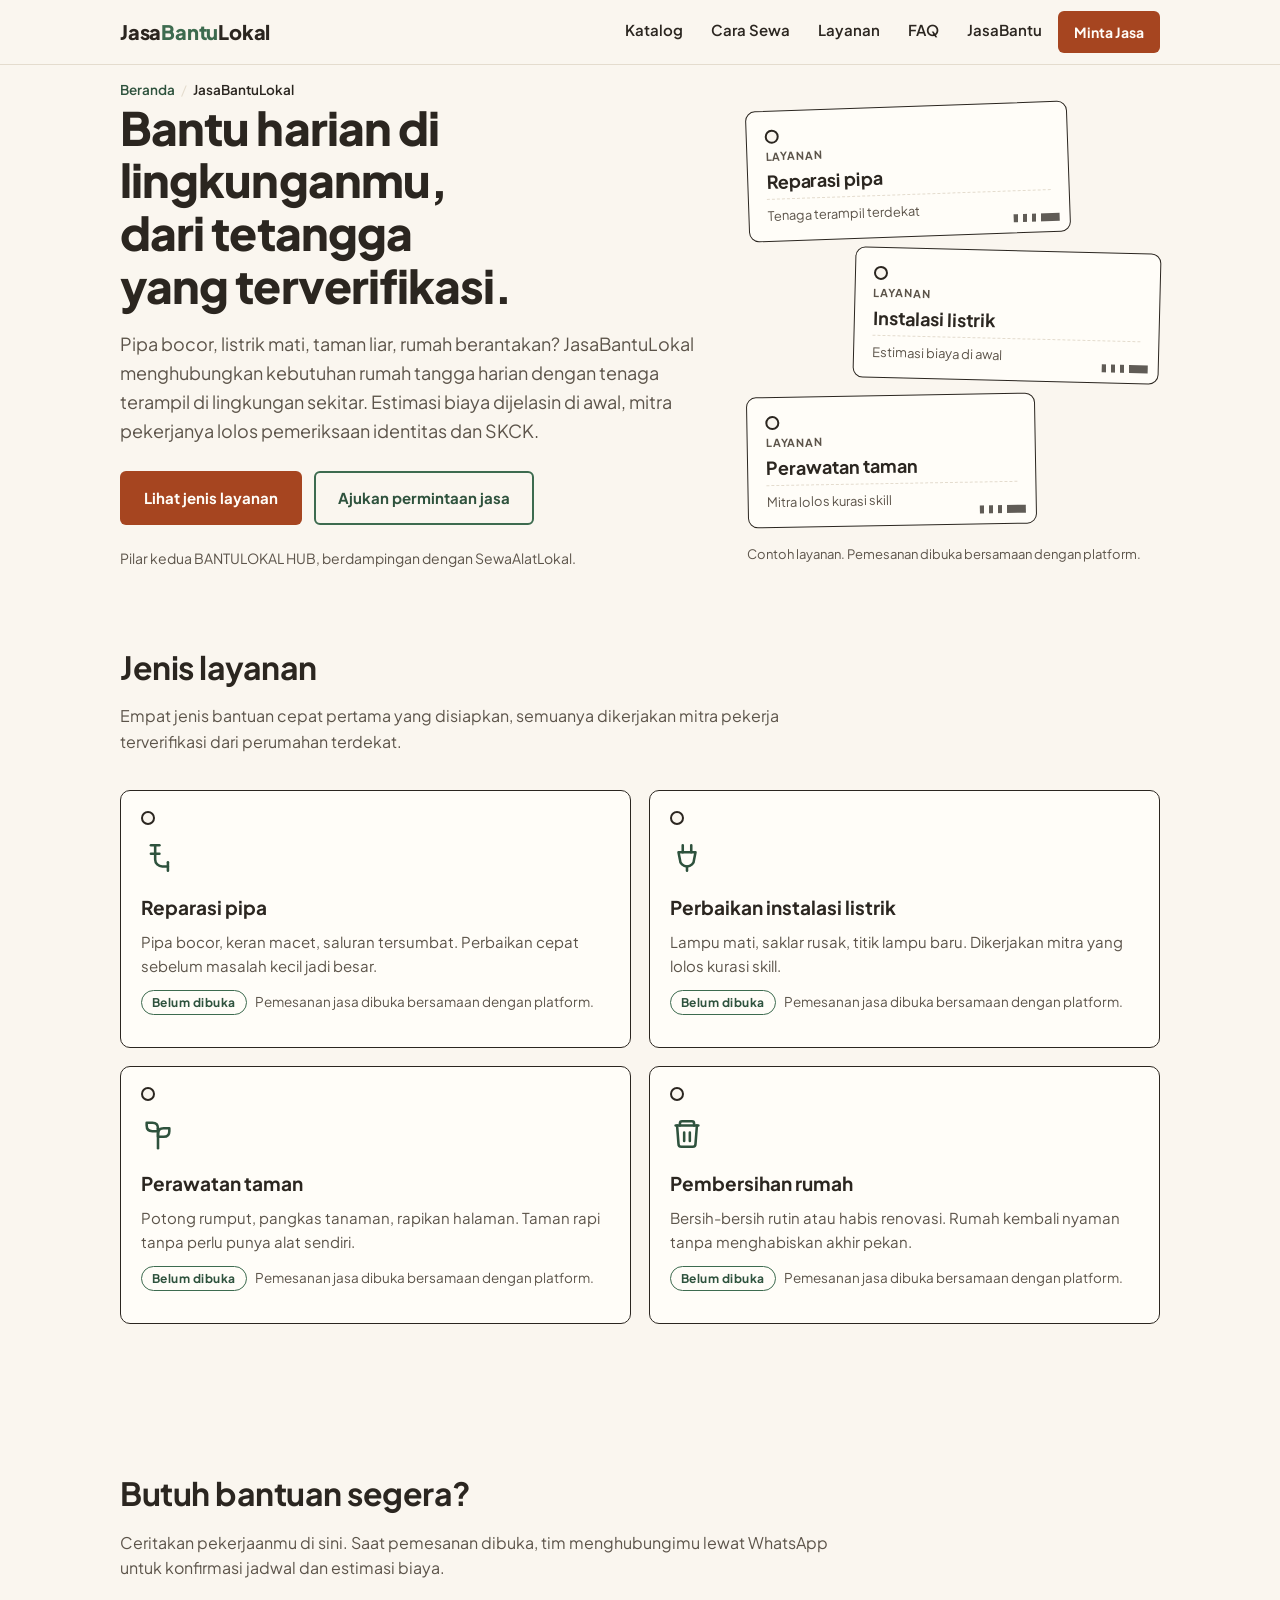
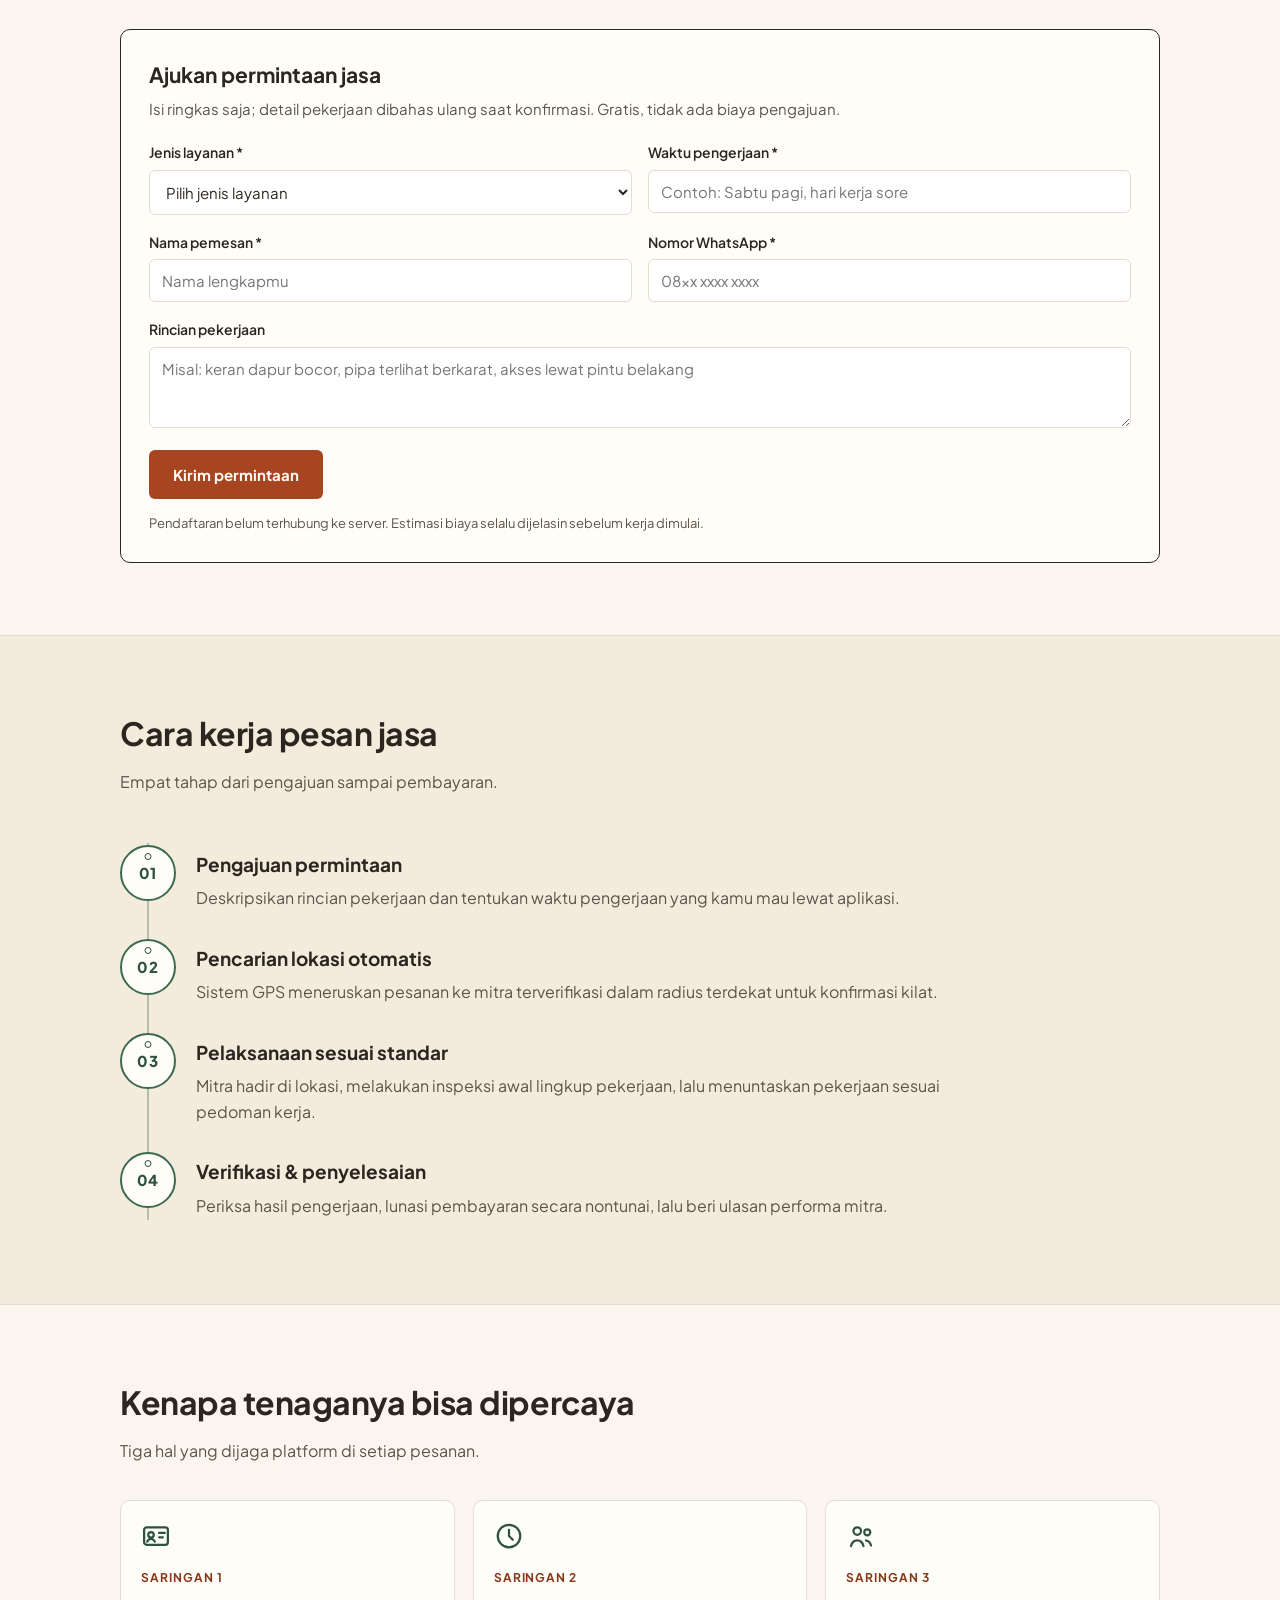
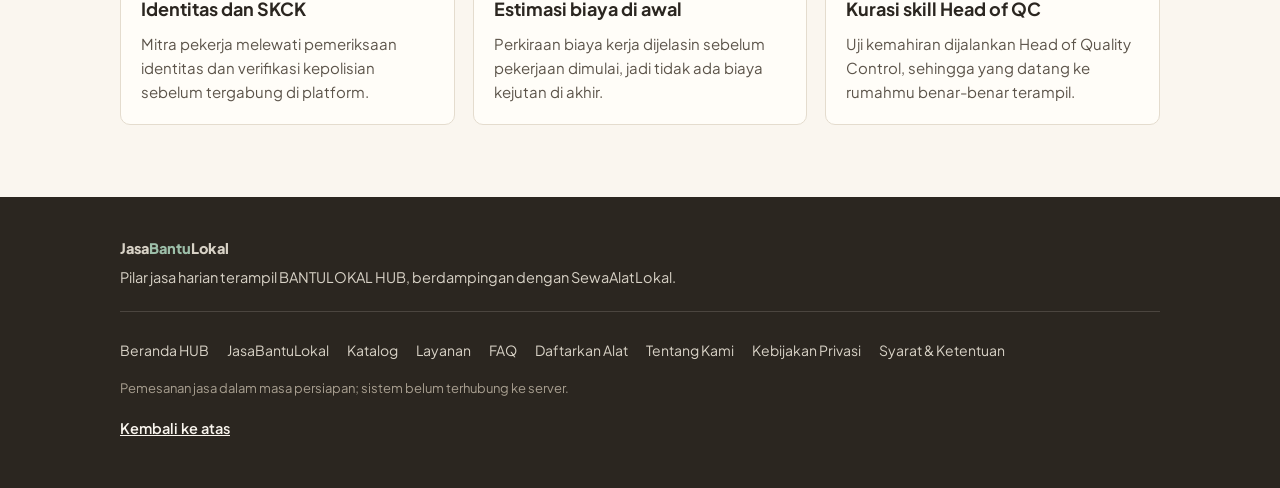
==== jasabantulokal/index.html @ 8a61da00 "Initial project setup" ====
<!DOCTYPE html>
<html lang="id">
<head>
<meta charset="UTF-8">
<meta name="viewport" content="width=device-width, initial-scale=1.0">
<title>JasaBantuLokal: Bantu harian di lingkunganmu</title>
<meta name="description" content="JasaBantuLokal, pilar kedua BANTULOKAL HUB: marketplace jasa harian terampil, dari reparasi pipa sampai pembersihan rumah, dari tenaga terampil di lingkungan sekitar.">
<meta property="og:title" content="JasaBantuLokal: Bantu harian di lingkunganmu">
<meta property="og:description" content="JasaBantuLokal, pilar kedua BANTULOKAL HUB: marketplace jasa harian terampil, dari reparasi pipa sampai pembersihan rumah, dari tenaga terampil di lingkungan sekitar.">
<meta property="og:type" content="website">
<meta property="og:url" content="https://bantulokal.example/jasabantulokal/index.html">
<meta name="theme-color" content="#FAF6EF">
<link rel="preconnect" href="https://fonts.googleapis.com">
<link rel="preconnect" href="https://fonts.gstatic.com" crossorigin>
<link href="https://fonts.googleapis.com/css2?family=Plus+Jakarta+Sans:wght@400;500;600;700;800&display=swap" rel="stylesheet">
<link rel="stylesheet" href="../assets/css/main.css">
<link rel="icon" href="data:image/svg+xml,%3Csvg xmlns='http://www.w3.org/2000/svg' viewBox='0 0 32 32'%3E%3Crect x='4' y='4' width='24' height='24' rx='5' fill='%23A64520'/%3E%3Ccircle cx='16' cy='10' r='3' fill='%23FAF6EF'/%3E%3Cpath d='M16 14v10' stroke='%23FAF6EF' stroke-width='3' stroke-linecap='round'/%3E%3C/svg%3E">
</head>
<body id="top">
<a class="skip-link" href="#utama">Langsung ke konten</a>

<header class="nav">
  <div class="wrap nav-inner">
    <a class="brand" href="index.html">Jasa<span>Bantu</span>Lokal</a>
    <button class="nav-toggle" id="navToggle" aria-expanded="false" aria-controls="navMenu">
      <span class="nav-toggle-bar"></span>
      <span class="nav-toggle-bar"></span>
      <span class="nav-toggle-bar"></span>
      <span class="visually-hidden">Buka menu navigasi</span>
    </button>
    <nav class="nav-menu" id="navMenu" aria-label="Navigasi utama">
      <a href="../sewaalatlokal/katalog.html">Katalog</a>
      <a href="../sewaalatlokal/index.html#cara-sewa">Cara Sewa</a>
      <a href="../sewaalatlokal/layanan.html">Layanan</a>
      <a href="../sewaalatlokal/faq.html">FAQ</a>
      <a href="index.html" aria-current="page">JasaBantu</a>
      <a class="btn btn-accent btn-small" href="#minta-jasa">Minta Jasa</a>
    </nav>
  </div>
</header>

<main id="utama">
  <div class="wrap">
    <nav class="breadcrumb" aria-label="Breadcrumb">
      <ol>
        <li><a href="../index.html">Beranda</a></li>
        <li><span aria-current="page">JasaBantuLokal</span></li>
      </ol>
    </nav>
  </div>

  <section class="hero wrap">
    <div class="hero-copy">
      <h1>Bantu harian di lingkunganmu, dari tetangga yang terverifikasi.</h1>
      <p class="lead">Pipa bocor, listrik mati, taman liar, rumah berantakan? JasaBantuLokal menghubungkan kebutuhan rumah tangga harian dengan tenaga terampil di lingkungan sekitar. Estimasi biaya dijelasin di awal, mitra pekerjanya lolos pemeriksaan identitas dan SKCK.</p>
      <div class="hero-actions">
        <a class="btn btn-accent" href="#layanan">Lihat jenis layanan</a>
        <a class="btn btn-outline" href="#minta-jasa">Ajukan permintaan jasa</a>
      </div>
      <p class="hero-note">Pilar kedua BANTULOKAL HUB, berdampingan dengan SewaAlatLokal.</p>
    </div>

    <div class="hero-tags" aria-hidden="false">
      <div class="tagcard tagcard-1" aria-hidden="true">
        <span class="tagcard-hole"></span>
        <span class="tagcard-kicker">Layanan</span>
        <strong>Reparasi pipa</strong>
        <span class="tagcard-status">Tenaga terampil terdekat</span>
      </div>
      <div class="tagcard tagcard-2" aria-hidden="true">
        <span class="tagcard-hole"></span>
        <span class="tagcard-kicker">Layanan</span>
        <strong>Instalasi listrik</strong>
        <span class="tagcard-status">Estimasi biaya di awal</span>
      </div>
      <div class="tagcard tagcard-3" aria-hidden="true">
        <span class="tagcard-hole"></span>
        <span class="tagcard-kicker">Layanan</span>
        <strong>Perawatan taman</strong>
        <span class="tagcard-status">Mitra lolos kurasi skill</span>
      </div>
      <p class="hero-tags-caption">Contoh layanan. Pemesanan dibuka bersamaan dengan platform.</p>
    </div>
  </section>

  <section class="section" id="layanan">
    <div class="wrap">
      <h2>Jenis layanan</h2>
      <p class="section-intro">Empat jenis bantuan cepat pertama yang disiapkan, semuanya dikerjakan mitra pekerja terverifikasi dari perumahan terdekat.</p>

      <div class="catalog catalog-2">
        <article class="catcard">
          <span class="tagcard-hole" aria-hidden="true"></span>
          <svg class="catcard-icon" viewBox="0 0 24 24" fill="none" stroke="currentColor" stroke-width="1.8" stroke-linecap="round" stroke-linejoin="round" aria-hidden="true"><path d="M7 3h6"/><path d="M10 3v6"/><path d="M7 9h6"/><path d="M10 9v4a5 5 0 0 0 5 5h4"/><path d="M19 15v6"/></svg>
          <h3>Reparasi pipa</h3>
          <p>Pipa bocor, keran macet, saluran tersumbat. Perbaikan cepat sebelum masalah kecil jadi besar.</p>
          <p class="catcard-status"><span class="status-tag">Belum dibuka</span> Pemesanan jasa dibuka bersamaan dengan platform.</p>
        </article>
        <article class="catcard">
          <span class="tagcard-hole" aria-hidden="true"></span>
          <svg class="catcard-icon" viewBox="0 0 24 24" fill="none" stroke="currentColor" stroke-width="1.8" stroke-linecap="round" stroke-linejoin="round" aria-hidden="true"><path d="M9 3v5M15 3v5"/><path d="M6 8h12l-1 5a5 5 0 0 1-10 0z"/><path d="M12 18v3"/></svg>
          <h3>Perbaikan instalasi listrik</h3>
          <p>Lampu mati, saklar rusak, titik lampu baru. Dikerjakan mitra yang lolos kurasi skill.</p>
          <p class="catcard-status"><span class="status-tag">Belum dibuka</span> Pemesanan jasa dibuka bersamaan dengan platform.</p>
        </article>
        <article class="catcard">
          <span class="tagcard-hole" aria-hidden="true"></span>
          <svg class="catcard-icon" viewBox="0 0 24 24" fill="none" stroke="currentColor" stroke-width="1.8" stroke-linecap="round" stroke-linejoin="round" aria-hidden="true"><path d="M12 22V8"/><path d="M12 8c0-2.5-1.5-4-4-4H4v2c0 2.5 1.5 4 4 4h4z"/><path d="M12 12c0-2.5 1.5-4 4-4h4v2c0 2.5-1.5 4-4 4h-4z"/></svg>
          <h3>Perawatan taman</h3>
          <p>Potong rumput, pangkas tanaman, rapikan halaman. Taman rapi tanpa perlu punya alat sendiri.</p>
          <p class="catcard-status"><span class="status-tag">Belum dibuka</span> Pemesanan jasa dibuka bersamaan dengan platform.</p>
        </article>
        <article class="catcard">
          <span class="tagcard-hole" aria-hidden="true"></span>
          <svg class="catcard-icon" viewBox="0 0 24 24" fill="none" stroke="currentColor" stroke-width="1.8" stroke-linecap="round" stroke-linejoin="round" aria-hidden="true"><path d="M4 6h16"/><path d="M7 6V4.5A1.5 1.5 0 0 1 8.5 3h7A1.5 1.5 0 0 1 17 4.5V6"/><path d="M5 6l1 13a2 2 0 0 0 2 2h8a2 2 0 0 0 2-2l1-13"/><path d="M10 11v6M14 11v6"/></svg>
          <h3>Pembersihan rumah</h3>
          <p>Bersih-bersih rutin atau habis renovasi. Rumah kembali nyaman tanpa menghabiskan akhir pekan.</p>
          <p class="catcard-status"><span class="status-tag">Belum dibuka</span> Pemesanan jasa dibuka bersamaan dengan platform.</p>
        </article>
      </div>
    </div>
  </section>

  <!-- FORM PERMINTAAN JASA -->
  <section class="section" id="minta-jasa">
    <div class="wrap">
      <h2>Butuh bantuan segera?</h2>
      <p class="section-intro">Ceritakan pekerjaanmu di sini. Saat pemesanan dibuka, tim menghubungimu lewat WhatsApp untuk konfirmasi jadwal dan estimasi biaya.</p>

      <div class="daftar">
        <h3>Ajukan permintaan jasa</h3>
        <p>Isi ringkas saja; detail pekerjaan dibahas ulang saat konfirmasi. Gratis, tidak ada biaya pengajuan.</p>
        <form id="formDaftar" novalidate>
          <div class="fieldrow">
            <div class="field">
              <label for="fNama">Jenis layanan <span aria-hidden="true">*</span></label>
              <select id="fNama" name="layanan" required data-label="Jenis layanan" aria-describedby="errNama">
                <option value="">Pilih jenis layanan</option>
                <option value="Reparasi pipa">Reparasi pipa</option>
                <option value="Perbaikan instalasi listrik">Perbaikan instalasi listrik</option>
                <option value="Perawatan taman">Perawatan taman</option>
                <option value="Pembersihan rumah">Pembersihan rumah</option>
              </select>
              <p class="field-error" id="errNama" hidden>Pilih salah satu jenis layanan.</p>
            </div>
            <div class="field">
              <label for="fKategori">Waktu pengerjaan <span aria-hidden="true">*</span></label>
              <input type="text" id="fKategori" name="waktu" required data-label="Waktu pengerjaan" aria-describedby="errKategori" placeholder="Contoh: Sabtu pagi, hari kerja sore">
              <p class="field-error" id="errKategori" hidden>Tuliskan waktu yang kamu mau.</p>
            </div>
          </div>
          <div class="fieldrow">
            <div class="field">
              <label for="fPemilik">Nama pemesan <span aria-hidden="true">*</span></label>
              <input type="text" id="fPemilik" name="pemesan" required data-label="Nama pemesan" aria-describedby="errPemilik" placeholder="Nama lengkapmu">
              <p class="field-error" id="errPemilik" hidden>Tuliskan namamu.</p>
            </div>
            <div class="field">
              <label for="fKontak">Nomor WhatsApp <span aria-hidden="true">*</span></label>
              <input type="tel" id="fKontak" name="kontak" required data-label="Nomor WhatsApp" aria-describedby="errKontak" placeholder="08xx xxxx xxxx">
              <p class="field-error" id="errKontak" hidden>Tuliskan nomor yang bisa dihubungi.</p>
            </div>
          </div>
          <div class="field">
            <label for="fDeskripsi">Rincian pekerjaan</label>
            <textarea id="fDeskripsi" name="deskripsi" rows="3" placeholder="Misal: keran dapur bocor, pipa terlihat berkarat, akses lewat pintu belakang"></textarea>
          </div>
          <button type="submit" class="btn btn-accent">Kirim permintaan</button>
          <p class="form-note">Pendaftaran belum terhubung ke server. Estimasi biaya selalu dijelasin sebelum kerja dimulai.</p>
        </form>
        <div class="form-result" id="formResult" role="status" hidden tabindex="-1">
          <h2>Ringkasan permintaan (demo)</h2>
          <dl id="resultList"></dl>
          <p class="form-note">Data di atas hanya tampil di halaman ini dan tidak dikirim ke mana pun.</p>
        </div>
      </div>
    </div>
  </section>

  <section class="section section-tinted" id="cara-kerja">
    <div class="wrap">
      <h2>Cara kerja pesan jasa</h2>
      <p class="section-intro">Empat tahap dari pengajuan sampai pembayaran.</p>

      <ol class="steps">
        <li class="step">
          <span class="step-num" aria-hidden="true"><span>01</span></span>
          <div>
            <h3>Pengajuan permintaan</h3>
            <p>Deskripsikan rincian pekerjaan dan tentukan waktu pengerjaan yang kamu mau lewat aplikasi.</p>
          </div>
        </li>
        <li class="step">
          <span class="step-num" aria-hidden="true"><span>02</span></span>
          <div>
            <h3>Pencarian lokasi otomatis</h3>
            <p>Sistem GPS meneruskan pesanan ke mitra terverifikasi dalam radius terdekat untuk konfirmasi kilat.</p>
          </div>
        </li>
        <li class="step">
          <span class="step-num" aria-hidden="true"><span>03</span></span>
          <div>
            <h3>Pelaksanaan sesuai standar</h3>
            <p>Mitra hadir di lokasi, melakukan inspeksi awal lingkup pekerjaan, lalu menuntaskan pekerjaan sesuai pedoman kerja.</p>
          </div>
        </li>
        <li class="step">
          <span class="step-num" aria-hidden="true"><span>04</span></span>
          <div>
            <h3>Verifikasi &amp; penyelesaian</h3>
            <p>Periksa hasil pengerjaan, lunasi pembayaran secara nontunai, lalu beri ulasan performa mitra.</p>
          </div>
        </li>
      </ol>
    </div>
  </section>

  <section class="section">
    <div class="wrap">
      <h2>Kenapa tenaganya bisa dipercaya</h2>
      <p class="section-intro">Tiga hal yang dijaga platform di setiap pesanan.</p>
      <div class="safety">
        <div class="safety-item">
          <svg class="safety-icon" viewBox="0 0 24 24" fill="none" stroke="currentColor" stroke-width="1.8" stroke-linecap="round" stroke-linejoin="round" aria-hidden="true"><rect x="2.5" y="5" width="19" height="14" rx="2"/><circle cx="8" cy="11" r="2.2"/><path d="M5 16.5c.7-1.6 1.8-2.3 3-2.3s2.3.7 3 2.3"/><path d="M14.5 9.5H19M14.5 13h3"/></svg>
          <span class="safety-label">Saringan 1</span>
          <h3>Identitas dan SKCK</h3>
          <p>Mitra pekerja melewati pemeriksaan identitas dan verifikasi kepolisian sebelum tergabung di platform.</p>
        </div>
        <div class="safety-item">
          <svg class="safety-icon" viewBox="0 0 24 24" fill="none" stroke="currentColor" stroke-width="1.8" stroke-linecap="round" stroke-linejoin="round" aria-hidden="true"><circle cx="12" cy="12" r="9"/><path d="M12 7v5l3 3"/></svg>
          <span class="safety-label">Saringan 2</span>
          <h3>Estimasi biaya di awal</h3>
          <p>Perkiraan biaya kerja dijelasin sebelum pekerjaan dimulai, jadi tidak ada biaya kejutan di akhir.</p>
        </div>
        <div class="safety-item">
          <svg class="safety-icon" viewBox="0 0 24 24" fill="none" stroke="currentColor" stroke-width="1.8" stroke-linecap="round" stroke-linejoin="round" aria-hidden="true"><circle cx="9" cy="8" r="3"/><path d="M4 20c.8-3 2.7-4.5 5-4.5s4.2 1.5 5 4.5"/><circle cx="17" cy="9" r="2.4"/><path d="M16 15.6c2 .3 3.4 1.6 4 3.9"/></svg>
          <span class="safety-label">Saringan 3</span>
          <h3>Kurasi skill Head of QC</h3>
          <p>Uji kemahiran dijalankan Head of Quality Control, sehingga yang datang ke rumahmu benar-benar terampil.</p>
        </div>
      </div>
    </div>
  </section>
</main>

<footer class="footer">
  <div class="wrap footer-inner">
    <p class="footer-brand">Jasa<span>Bantu</span>Lokal</p>
    <p>Pilar jasa harian terampil BANTULOKAL HUB, berdampingan dengan SewaAlatLokal.</p>
    <nav class="footer-map" aria-label="Peta situs">
      <a href="../index.html">Beranda HUB</a>
      <a href="index.html">JasaBantuLokal</a>
      <a href="../sewaalatlokal/katalog.html">Katalog</a>
      <a href="../sewaalatlokal/layanan.html">Layanan</a>
      <a href="../sewaalatlokal/faq.html">FAQ</a>
      <a href="../sewaalatlokal/daftar.html">Daftarkan Alat</a>
      <a href="../tentang-kami.html">Tentang Kami</a>
      <a href="../kebijakan-privasi.html">Kebijakan Privasi</a>
      <a href="../syarat-ketentuan.html">Syarat &amp; Ketentuan</a>
    </nav>
    <p class="footer-note">Pemesanan jasa dalam masa persiapan; sistem belum terhubung ke server.</p>
    <a class="footer-top" href="#top">Kembali ke atas</a>
  </div>
</footer>

<script src="../assets/js/main.js" defer></script>
</body>
</html>
---- assets/css/main.css ----
/* main.css: entry point. Deklarasi urutan layer WAJIB di sini (pola enterprise).
   Urutan menentukan cascade: tokens < base < components < utilities. */

@layer tokens, base, components, utilities;

@import "tokens.css" layer(tokens);
@import "base.css" layer(base);
@import "components.css" layer(components);
@import "utilities.css" layer(utilities);
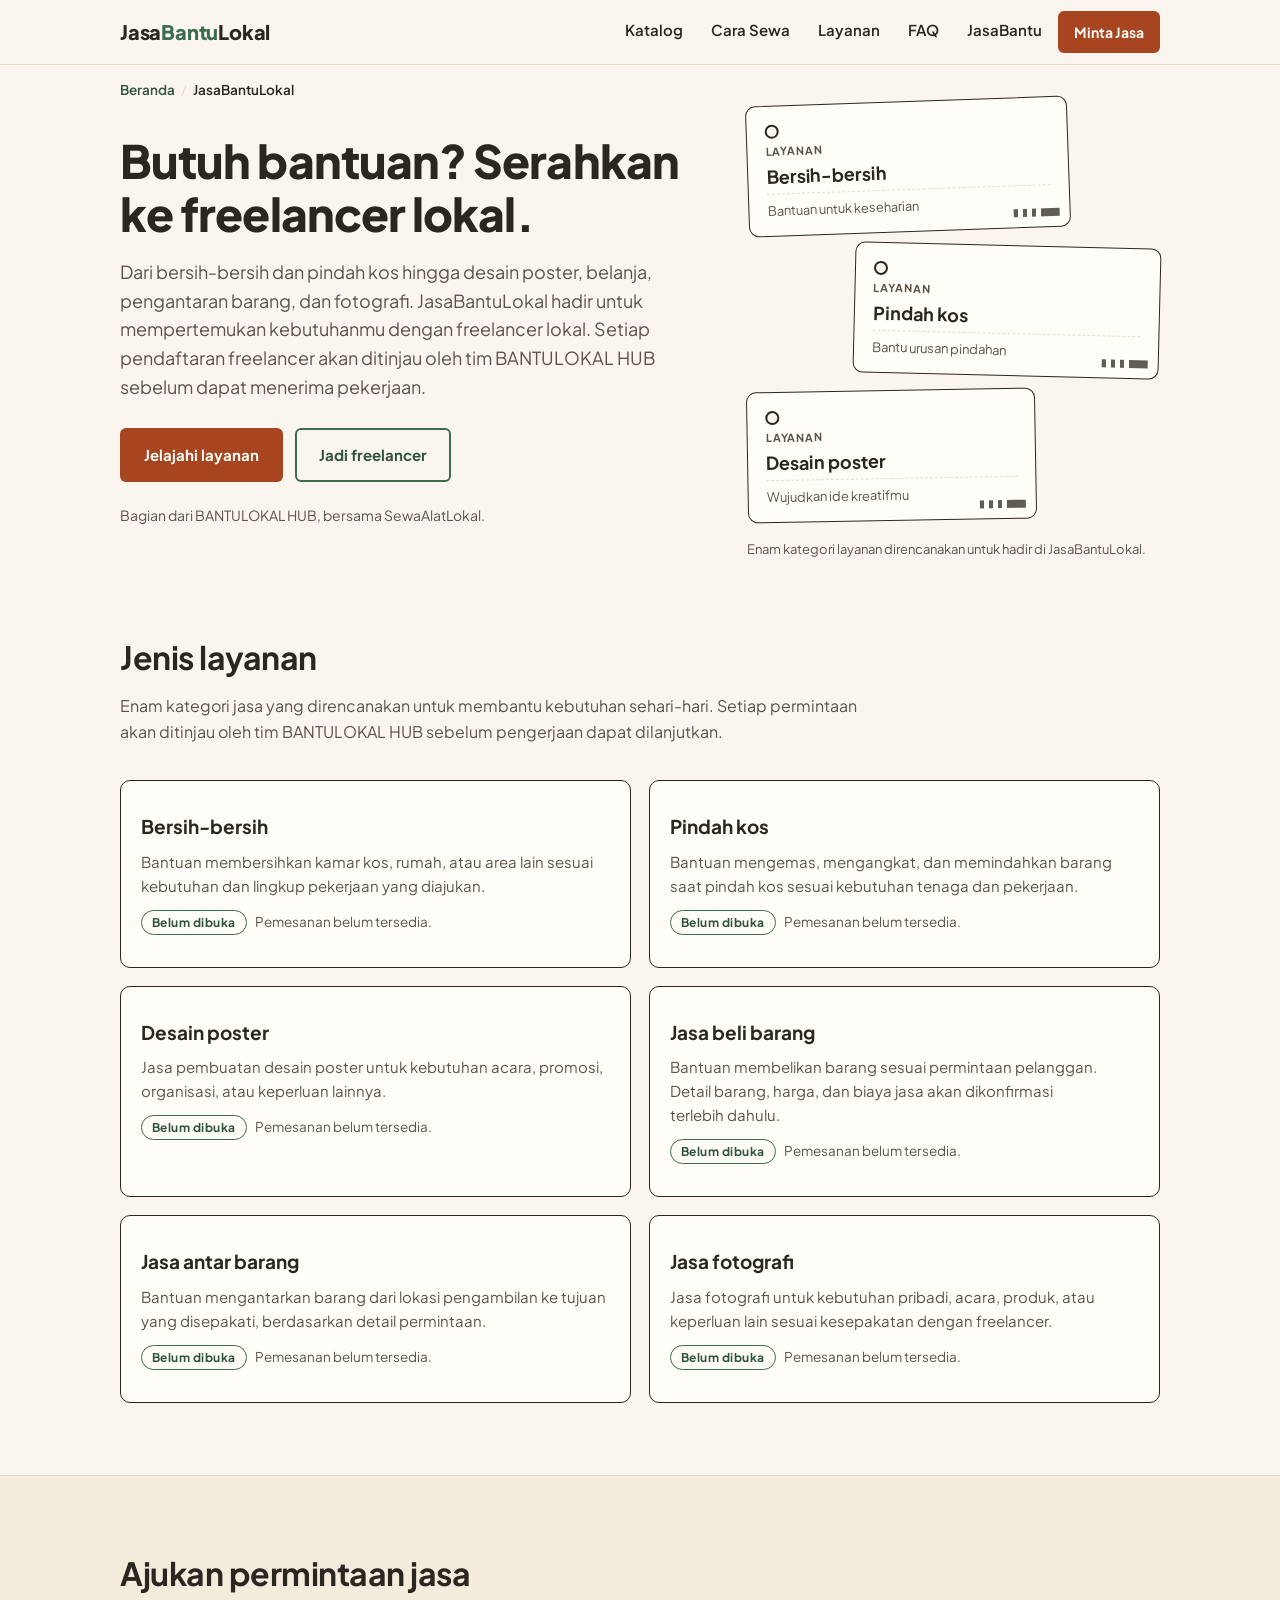
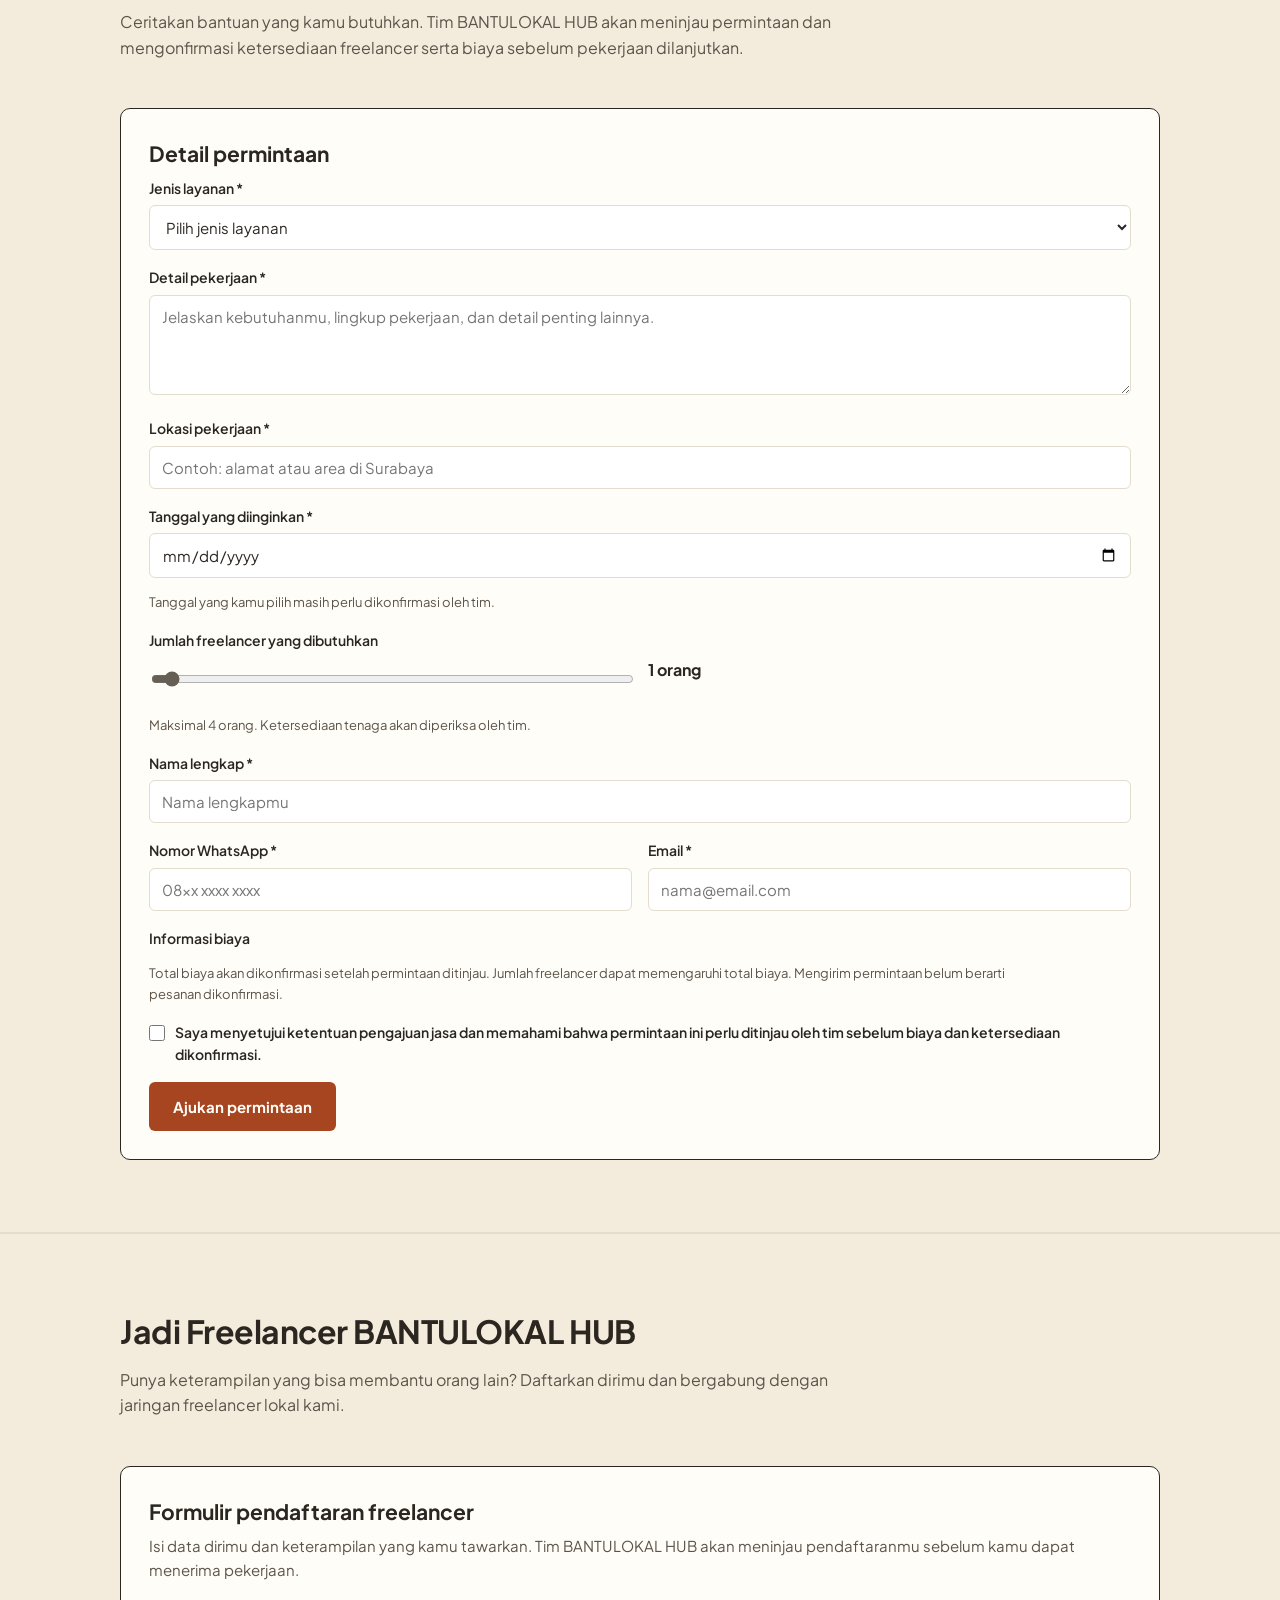
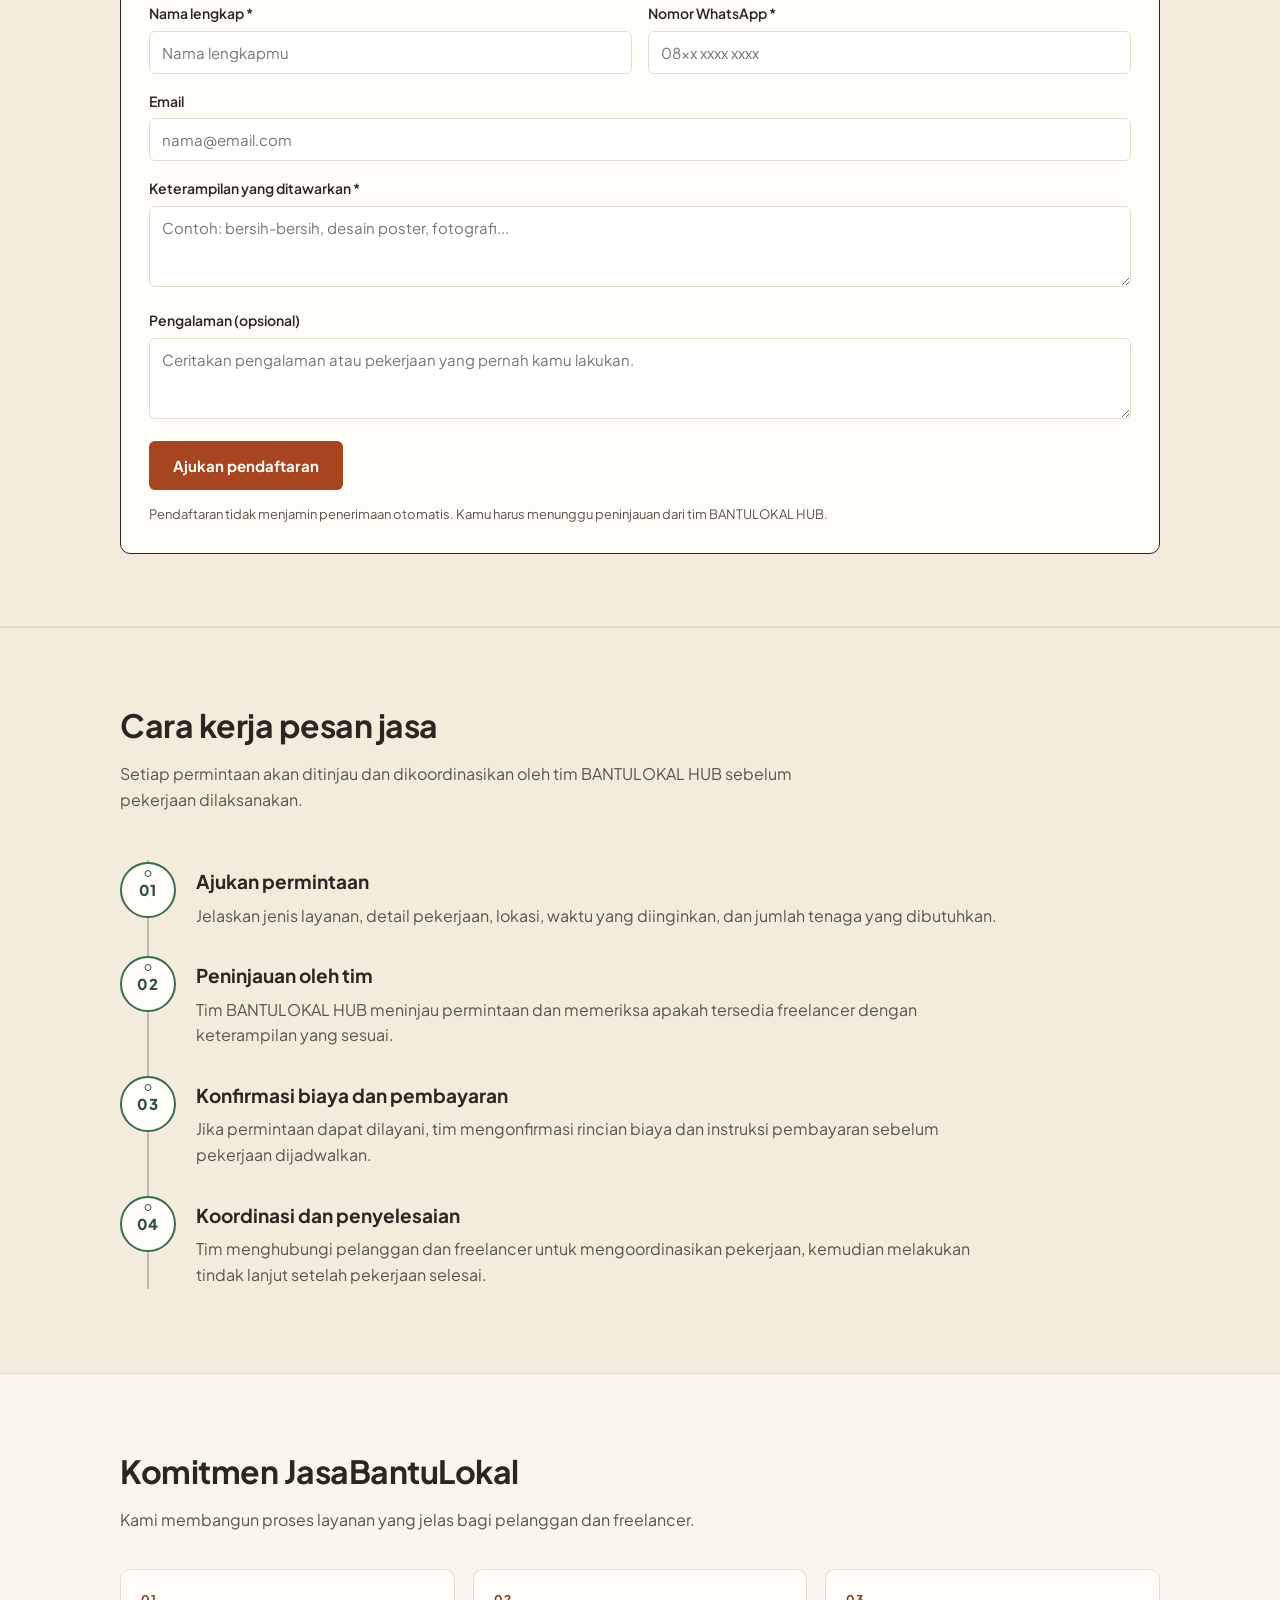
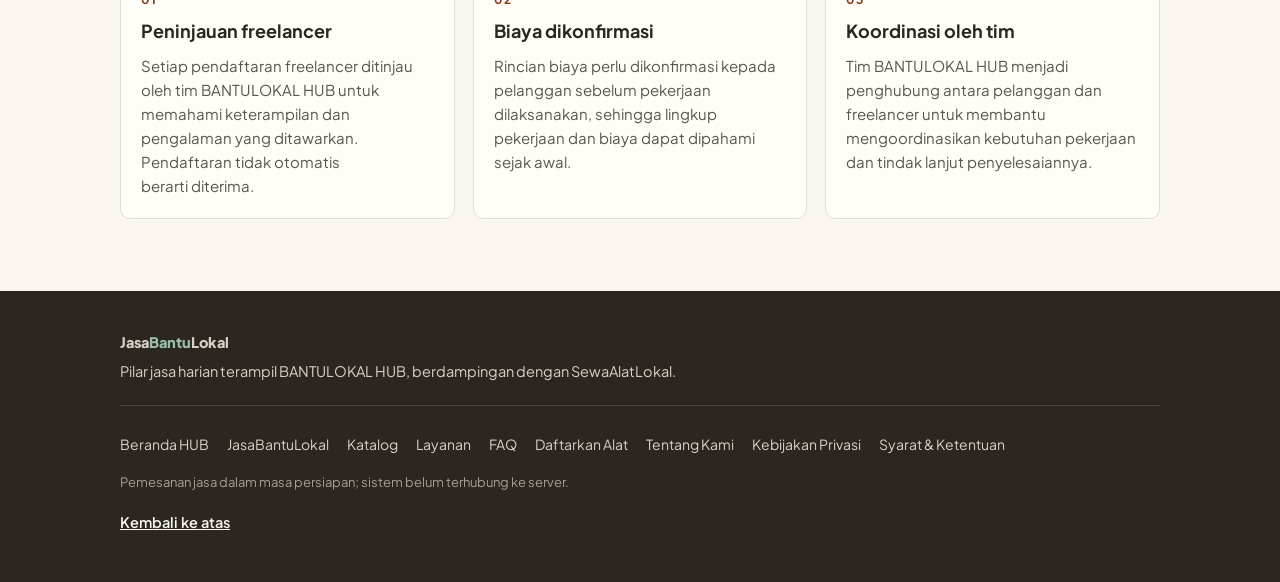
==== commit 0d7d7720: "Build service request and freelancer application APIs" ====
--- a/jasabantulokal/index.html
+++ b/jasabantulokal/index.html
@@ -49,130 +49,408 @@
     </nav>
   </div>
 
-  <section class="hero wrap">
-    <div class="hero-copy">
-      <h1>Bantu harian di lingkunganmu, dari tetangga yang terverifikasi.</h1>
-      <p class="lead">Pipa bocor, listrik mati, taman liar, rumah berantakan? JasaBantuLokal menghubungkan kebutuhan rumah tangga harian dengan tenaga terampil di lingkungan sekitar. Estimasi biaya dijelasin di awal, mitra pekerjanya lolos pemeriksaan identitas dan SKCK.</p>
-      <div class="hero-actions">
-        <a class="btn btn-accent" href="#layanan">Lihat jenis layanan</a>
-        <a class="btn btn-outline" href="#minta-jasa">Ajukan permintaan jasa</a>
-      </div>
-      <p class="hero-note">Pilar kedua BANTULOKAL HUB, berdampingan dengan SewaAlatLokal.</p>
-    </div>
-
-    <div class="hero-tags" aria-hidden="false">
-      <div class="tagcard tagcard-1" aria-hidden="true">
-        <span class="tagcard-hole"></span>
-        <span class="tagcard-kicker">Layanan</span>
-        <strong>Reparasi pipa</strong>
-        <span class="tagcard-status">Tenaga terampil terdekat</span>
-      </div>
-      <div class="tagcard tagcard-2" aria-hidden="true">
-        <span class="tagcard-hole"></span>
-        <span class="tagcard-kicker">Layanan</span>
-        <strong>Instalasi listrik</strong>
-        <span class="tagcard-status">Estimasi biaya di awal</span>
-      </div>
-      <div class="tagcard tagcard-3" aria-hidden="true">
-        <span class="tagcard-hole"></span>
-        <span class="tagcard-kicker">Layanan</span>
-        <strong>Perawatan taman</strong>
-        <span class="tagcard-status">Mitra lolos kurasi skill</span>
-      </div>
-      <p class="hero-tags-caption">Contoh layanan. Pemesanan dibuka bersamaan dengan platform.</p>
-    </div>
-  </section>
+<section class="hero wrap">
+  <div class="hero-copy">
+
+    <h1>Butuh bantuan? Serahkan ke freelancer lokal.</h1>
+
+    <p class="lead">
+      Dari bersih-bersih dan pindah kos hingga desain poster,
+      belanja, pengantaran barang, dan fotografi. JasaBantuLokal
+      hadir untuk mempertemukan kebutuhanmu dengan freelancer lokal.
+      Setiap pendaftaran freelancer akan ditinjau oleh tim
+      BANTULOKAL HUB sebelum dapat menerima pekerjaan.
+    </p>
+
+    <div class="hero-actions">
+      <a class="btn btn-accent" href="#layanan">Jelajahi layanan</a>
+      <a class="btn btn-outline" href="#daftar-freelancer">Jadi freelancer</a>
+    </div>
+
+    <p class="hero-note">
+      Bagian dari BANTULOKAL HUB, bersama SewaAlatLokal.
+    </p>
+  </div>
+
+  <div class="hero-tags" aria-hidden="true">
+    <div class="tagcard tagcard-1">
+      <span class="tagcard-hole"></span>
+      <span class="tagcard-kicker">Layanan</span>
+      <strong>Bersih-bersih</strong>
+      <span class="tagcard-status">Bantuan untuk keseharian</span>
+    </div>
+
+    <div class="tagcard tagcard-2">
+      <span class="tagcard-hole"></span>
+      <span class="tagcard-kicker">Layanan</span>
+      <strong>Pindah kos</strong>
+      <span class="tagcard-status">Bantu urusan pindahan</span>
+    </div>
+
+    <div class="tagcard tagcard-3">
+      <span class="tagcard-hole"></span>
+      <span class="tagcard-kicker">Layanan</span>
+      <strong>Desain poster</strong>
+      <span class="tagcard-status">Wujudkan ide kreatifmu</span>
+    </div>
+
+    <p class="hero-tags-caption">
+      Enam kategori layanan direncanakan untuk hadir di JasaBantuLokal.
+    </p>
+  </div>
+</section>
 
   <section class="section" id="layanan">
     <div class="wrap">
       <h2>Jenis layanan</h2>
-      <p class="section-intro">Empat jenis bantuan cepat pertama yang disiapkan, semuanya dikerjakan mitra pekerja terverifikasi dari perumahan terdekat.</p>
+      <p class="section-intro">
+        Enam kategori jasa yang direncanakan untuk membantu kebutuhan sehari-hari.
+        Setiap permintaan akan ditinjau oleh tim BANTULOKAL HUB sebelum pengerjaan
+        dapat dilanjutkan.
+      </p>
 
       <div class="catalog catalog-2">
         <article class="catcard">
-          <span class="tagcard-hole" aria-hidden="true"></span>
-          <svg class="catcard-icon" viewBox="0 0 24 24" fill="none" stroke="currentColor" stroke-width="1.8" stroke-linecap="round" stroke-linejoin="round" aria-hidden="true"><path d="M7 3h6"/><path d="M10 3v6"/><path d="M7 9h6"/><path d="M10 9v4a5 5 0 0 0 5 5h4"/><path d="M19 15v6"/></svg>
-          <h3>Reparasi pipa</h3>
-          <p>Pipa bocor, keran macet, saluran tersumbat. Perbaikan cepat sebelum masalah kecil jadi besar.</p>
-          <p class="catcard-status"><span class="status-tag">Belum dibuka</span> Pemesanan jasa dibuka bersamaan dengan platform.</p>
+          <h3>Bersih-bersih</h3>
+          <p>
+            Bantuan membersihkan kamar kos, rumah, atau area lain sesuai
+            kebutuhan dan lingkup pekerjaan yang diajukan.
+          </p>
+          <p class="catcard-status">
+            <span class="status-tag">Belum dibuka</span>
+            Pemesanan belum tersedia.
+          </p>
         </article>
+
         <article class="catcard">
-          <span class="tagcard-hole" aria-hidden="true"></span>
-          <svg class="catcard-icon" viewBox="0 0 24 24" fill="none" stroke="currentColor" stroke-width="1.8" stroke-linecap="round" stroke-linejoin="round" aria-hidden="true"><path d="M9 3v5M15 3v5"/><path d="M6 8h12l-1 5a5 5 0 0 1-10 0z"/><path d="M12 18v3"/></svg>
-          <h3>Perbaikan instalasi listrik</h3>
-          <p>Lampu mati, saklar rusak, titik lampu baru. Dikerjakan mitra yang lolos kurasi skill.</p>
-          <p class="catcard-status"><span class="status-tag">Belum dibuka</span> Pemesanan jasa dibuka bersamaan dengan platform.</p>
+          <h3>Pindah kos</h3>
+          <p>
+            Bantuan mengemas, mengangkat, dan memindahkan barang saat
+            pindah kos sesuai kebutuhan tenaga dan pekerjaan.
+          </p>
+          <p class="catcard-status">
+            <span class="status-tag">Belum dibuka</span>
+            Pemesanan belum tersedia.
+          </p>
         </article>
+
         <article class="catcard">
-          <span class="tagcard-hole" aria-hidden="true"></span>
-          <svg class="catcard-icon" viewBox="0 0 24 24" fill="none" stroke="currentColor" stroke-width="1.8" stroke-linecap="round" stroke-linejoin="round" aria-hidden="true"><path d="M12 22V8"/><path d="M12 8c0-2.5-1.5-4-4-4H4v2c0 2.5 1.5 4 4 4h4z"/><path d="M12 12c0-2.5 1.5-4 4-4h4v2c0 2.5-1.5 4-4 4h-4z"/></svg>
-          <h3>Perawatan taman</h3>
-          <p>Potong rumput, pangkas tanaman, rapikan halaman. Taman rapi tanpa perlu punya alat sendiri.</p>
-          <p class="catcard-status"><span class="status-tag">Belum dibuka</span> Pemesanan jasa dibuka bersamaan dengan platform.</p>
+          <h3>Desain poster</h3>
+          <p>
+            Jasa pembuatan desain poster untuk kebutuhan acara,
+            promosi, organisasi, atau keperluan lainnya.
+          </p>
+          <p class="catcard-status">
+            <span class="status-tag">Belum dibuka</span>
+            Pemesanan belum tersedia.
+          </p>
         </article>
+
         <article class="catcard">
-          <span class="tagcard-hole" aria-hidden="true"></span>
-          <svg class="catcard-icon" viewBox="0 0 24 24" fill="none" stroke="currentColor" stroke-width="1.8" stroke-linecap="round" stroke-linejoin="round" aria-hidden="true"><path d="M4 6h16"/><path d="M7 6V4.5A1.5 1.5 0 0 1 8.5 3h7A1.5 1.5 0 0 1 17 4.5V6"/><path d="M5 6l1 13a2 2 0 0 0 2 2h8a2 2 0 0 0 2-2l1-13"/><path d="M10 11v6M14 11v6"/></svg>
-          <h3>Pembersihan rumah</h3>
-          <p>Bersih-bersih rutin atau habis renovasi. Rumah kembali nyaman tanpa menghabiskan akhir pekan.</p>
-          <p class="catcard-status"><span class="status-tag">Belum dibuka</span> Pemesanan jasa dibuka bersamaan dengan platform.</p>
+          <h3>Jasa beli barang</h3>
+          <p>
+            Bantuan membelikan barang sesuai permintaan pelanggan.
+            Detail barang, harga, dan biaya jasa akan dikonfirmasi terlebih dahulu.
+          </p>
+          <p class="catcard-status">
+            <span class="status-tag">Belum dibuka</span>
+            Pemesanan belum tersedia.
+          </p>
+        </article>
+
+        <article class="catcard">
+          <h3>Jasa antar barang</h3>
+          <p>
+            Bantuan mengantarkan barang dari lokasi pengambilan ke
+            tujuan yang disepakati, berdasarkan detail permintaan.
+          </p>
+          <p class="catcard-status">
+            <span class="status-tag">Belum dibuka</span>
+            Pemesanan belum tersedia.
+          </p>
+        </article>
+
+        <article class="catcard">
+          <h3>Jasa fotografi</h3>
+          <p>
+            Jasa fotografi untuk kebutuhan pribadi, acara, produk,
+            atau keperluan lain sesuai kesepakatan dengan freelancer.
+          </p>
+          <p class="catcard-status">
+            <span class="status-tag">Belum dibuka</span>
+            Pemesanan belum tersedia.
+          </p>
         </article>
       </div>
     </div>
   </section>
-
+  
   <!-- FORM PERMINTAAN JASA -->
-  <section class="section" id="minta-jasa">
+  <section class="section section-tinted" id="minta-jasa">
     <div class="wrap">
-      <h2>Butuh bantuan segera?</h2>
-      <p class="section-intro">Ceritakan pekerjaanmu di sini. Saat pemesanan dibuka, tim menghubungimu lewat WhatsApp untuk konfirmasi jadwal dan estimasi biaya.</p>
+      <h2>Ajukan permintaan jasa</h2>
+      <p class="section-intro">
+        Ceritakan bantuan yang kamu butuhkan. Tim BANTULOKAL HUB akan
+        meninjau permintaan dan mengonfirmasi ketersediaan freelancer
+        serta biaya sebelum pekerjaan dilanjutkan.
+      </p>
 
       <div class="daftar">
-        <h3>Ajukan permintaan jasa</h3>
-        <p>Isi ringkas saja; detail pekerjaan dibahas ulang saat konfirmasi. Gratis, tidak ada biaya pengajuan.</p>
-        <form id="formDaftar" novalidate>
+        <h3>Detail permintaan</h3>
+
+        <form id="serviceRequestForm" novalidate>
+          <div class="field">
+            <label for="requestCategory">Jenis layanan *</label>
+            <select id="requestCategory" name="category" required>
+              <option value="">Pilih jenis layanan</option>
+              <option value="bersih-bersih">Bersih-bersih</option>
+              <option value="pindah-kos">Pindah kos</option>
+              <option value="desain-poster">Desain poster</option>
+              <option value="jasa-beli-barang">Jasa beli barang</option>
+              <option value="jasa-antar-barang">Jasa antar barang</option>
+              <option value="jasa-fotografi">Jasa fotografi</option>
+            </select>
+          </div>
+
+          <div class="field">
+            <label for="requestDescription">Detail pekerjaan *</label>
+            <textarea
+              id="requestDescription"
+              name="description"
+              rows="4"
+              maxlength="5000"
+              required
+              placeholder="Jelaskan kebutuhanmu, lingkup pekerjaan, dan detail penting lainnya."
+            ></textarea>
+          </div>
+
+          <div class="field">
+            <label for="requestLocation">Lokasi pekerjaan *</label>
+            <input
+              type="text"
+              id="requestLocation"
+              name="location"
+              maxlength="500"
+              required
+              placeholder="Contoh: alamat atau area di Surabaya"
+            >
+          </div>
+
+          <div class="field">
+            <label for="requestDate">Tanggal yang diinginkan *</label>
+            <input
+              type="date"
+              id="requestDate"
+              name="requested_date"
+              required
+            >
+            <p class="form-note">
+              Tanggal yang kamu pilih masih perlu dikonfirmasi oleh tim.
+            </p>
+          </div>
+
+          <div class="field">
+            <label for="requestWorkers">
+              Jumlah freelancer yang dibutuhkan
+            </label>
+            <div class="fieldrow">
+              <input
+                type="range"
+                id="requestWorkers"
+                name="workers_count"
+                min="1"
+                max="4"
+                step="1"
+                value="1"
+              >
+              <strong id="requestWorkersValue" aria-live="polite">1 orang</strong>
+            </div>
+            <p class="form-note">
+              Maksimal 4 orang. Ketersediaan tenaga akan diperiksa oleh tim.
+            </p>
+          </div>
+
+          <div class="field">
+            <label for="requestCustomerName">Nama lengkap *</label>
+            <input
+              type="text"
+              id="requestCustomerName"
+              name="customer_name"
+              maxlength="150"
+              required
+              placeholder="Nama lengkapmu"
+            >
+          </div>
+
           <div class="fieldrow">
             <div class="field">
-              <label for="fNama">Jenis layanan <span aria-hidden="true">*</span></label>
-              <select id="fNama" name="layanan" required data-label="Jenis layanan" aria-describedby="errNama">
-                <option value="">Pilih jenis layanan</option>
-                <option value="Reparasi pipa">Reparasi pipa</option>
-                <option value="Perbaikan instalasi listrik">Perbaikan instalasi listrik</option>
-                <option value="Perawatan taman">Perawatan taman</option>
-                <option value="Pembersihan rumah">Pembersihan rumah</option>
-              </select>
-              <p class="field-error" id="errNama" hidden>Pilih salah satu jenis layanan.</p>
+              <label for="requestWhatsapp">Nomor WhatsApp *</label>
+              <input
+                type="tel"
+                id="requestWhatsapp"
+                name="whatsapp"
+                maxlength="30"
+                required
+                placeholder="08xx xxxx xxxx"
+              >
             </div>
+
             <div class="field">
-              <label for="fKategori">Waktu pengerjaan <span aria-hidden="true">*</span></label>
-              <input type="text" id="fKategori" name="waktu" required data-label="Waktu pengerjaan" aria-describedby="errKategori" placeholder="Contoh: Sabtu pagi, hari kerja sore">
-              <p class="field-error" id="errKategori" hidden>Tuliskan waktu yang kamu mau.</p>
+              <label for="requestEmail">Email *</label>
+              <input
+                type="email"
+                id="requestEmail"
+                name="email"
+                maxlength="255"
+                required
+                placeholder="nama@email.com"
+              >
             </div>
           </div>
+
+          <div class="field">
+            <label>Informasi biaya</label>
+            <p class="form-note">
+              Total biaya akan dikonfirmasi setelah permintaan ditinjau.
+              Jumlah freelancer dapat memengaruhi total biaya. Mengirim
+              permintaan belum berarti pesanan dikonfirmasi.
+            </p>
+          </div>
+
+          <!-- Persetujuan ketentuan -->
+          <div class="field">
+            <label class="terms-checkbox" for="requestTermsAccepted">
+              <input
+                type="checkbox"
+                id="requestTermsAccepted"
+                name="terms_accepted"
+                required
+              >
+              <span>
+                Saya menyetujui ketentuan pengajuan jasa dan memahami
+                bahwa permintaan ini perlu ditinjau oleh tim sebelum
+                biaya dan ketersediaan dikonfirmasi.
+              </span>
+            </label>
+          </div>
+
+          <button type="submit" class="btn btn-accent" id="requestSubmit">
+            Ajukan permintaan
+          </button>
+
+          <p
+            id="serviceRequestStatus"
+            class="form-note"
+            role="status"
+            aria-live="polite"
+            hidden
+          ></p>
+        </form>
+      </div>
+    </div>
+  </section>
+
+  <!-- FORM PENDAFTARAN FREELANCER -->
+  <section class="section section-tinted" id="daftar-freelancer">
+    <div class="wrap">
+      <h2>Jadi Freelancer BANTULOKAL HUB</h2>
+      <p class="section-intro">
+        Punya keterampilan yang bisa membantu orang lain?
+        Daftarkan dirimu dan bergabung dengan jaringan freelancer lokal kami.
+      </p>
+
+      <div class="daftar">
+        <h3>Formulir pendaftaran freelancer</h3>
+        <p>
+          Isi data dirimu dan keterampilan yang kamu tawarkan.
+          Tim BANTULOKAL HUB akan meninjau pendaftaranmu sebelum
+          kamu dapat menerima pekerjaan.
+        </p>
+
+        <form id="freelancerApplicationForm" novalidate>
           <div class="fieldrow">
             <div class="field">
-              <label for="fPemilik">Nama pemesan <span aria-hidden="true">*</span></label>
-              <input type="text" id="fPemilik" name="pemesan" required data-label="Nama pemesan" aria-describedby="errPemilik" placeholder="Nama lengkapmu">
-              <p class="field-error" id="errPemilik" hidden>Tuliskan namamu.</p>
+              <label for="freelancerName">Nama lengkap *</label>
+              <input
+                type="text"
+                id="freelancerName"
+                name="name"
+                maxlength="150"
+                required
+                placeholder="Nama lengkapmu"
+              >
+              <p class="field-error" id="freelancerNameError" hidden>
+                Nama lengkap wajib diisi.
+              </p>
             </div>
+
             <div class="field">
-              <label for="fKontak">Nomor WhatsApp <span aria-hidden="true">*</span></label>
-              <input type="tel" id="fKontak" name="kontak" required data-label="Nomor WhatsApp" aria-describedby="errKontak" placeholder="08xx xxxx xxxx">
-              <p class="field-error" id="errKontak" hidden>Tuliskan nomor yang bisa dihubungi.</p>
+              <label for="freelancerWhatsapp">Nomor WhatsApp *</label>
+              <input
+                type="tel"
+                id="freelancerWhatsapp"
+                name="whatsapp"
+                maxlength="30"
+                required
+                placeholder="08xx xxxx xxxx"
+              >
+              <p class="field-error" id="freelancerWhatsappError" hidden>
+                Masukkan nomor WhatsApp yang valid.
+              </p>
             </div>
           </div>
-          <div class="field">
-            <label for="fDeskripsi">Rincian pekerjaan</label>
-            <textarea id="fDeskripsi" name="deskripsi" rows="3" placeholder="Misal: keran dapur bocor, pipa terlihat berkarat, akses lewat pintu belakang"></textarea>
-          </div>
-          <button type="submit" class="btn btn-accent">Kirim permintaan</button>
-          <p class="form-note">Pendaftaran belum terhubung ke server. Estimasi biaya selalu dijelasin sebelum kerja dimulai.</p>
+
+          <div class="field">
+            <label for="freelancerEmail">Email</label>
+            <input
+              type="email"
+              id="freelancerEmail"
+              name="email"
+              maxlength="255"
+              placeholder="nama@email.com"
+            >
+            <p class="field-error" id="freelancerEmailError" hidden>
+              Masukkan alamat email yang valid.
+            </p>
+          </div>
+
+          <div class="field">
+            <label for="freelancerSkills">Keterampilan yang ditawarkan *</label>
+            <textarea
+              id="freelancerSkills"
+              name="skills"
+              rows="3"
+              maxlength="5000"
+              required
+              placeholder="Contoh: bersih-bersih, desain poster, fotografi..."
+            ></textarea>
+            <p class="field-error" id="freelancerSkillsError" hidden>
+              Jelaskan keterampilan yang kamu tawarkan.
+            </p>
+          </div>
+
+          <div class="field">
+            <label for="freelancerExperience">Pengalaman (opsional)</label>
+            <textarea
+              id="freelancerExperience"
+              name="experience"
+              rows="3"
+              maxlength="5000"
+              placeholder="Ceritakan pengalaman atau pekerjaan yang pernah kamu lakukan."
+            ></textarea>
+          </div>
+
+          <button type="submit" class="btn btn-accent" id="freelancerSubmit">
+            Ajukan pendaftaran
+          </button>
+
+          <p class="form-note">
+            Pendaftaran tidak menjamin penerimaan otomatis.
+            Kamu harus menunggu peninjauan dari tim BANTULOKAL HUB.
+          </p>
+
+          <p id="freelancerApplicationStatus" role="status" hidden></p>
         </form>
-        <div class="form-result" id="formResult" role="status" hidden tabindex="-1">
-          <h2>Ringkasan permintaan (demo)</h2>
-          <dl id="resultList"></dl>
-          <p class="form-note">Data di atas hanya tampil di halaman ini dan tidak dikirim ke mana pun.</p>
-        </div>
       </div>
     </div>
   </section>
@@ -180,35 +458,53 @@
   <section class="section section-tinted" id="cara-kerja">
     <div class="wrap">
       <h2>Cara kerja pesan jasa</h2>
-      <p class="section-intro">Empat tahap dari pengajuan sampai pembayaran.</p>
+      <p class="section-intro">
+        Setiap permintaan akan ditinjau dan dikoordinasikan oleh tim
+        BANTULOKAL HUB sebelum pekerjaan dilaksanakan.
+      </p>
 
       <ol class="steps">
         <li class="step">
           <span class="step-num" aria-hidden="true"><span>01</span></span>
           <div>
-            <h3>Pengajuan permintaan</h3>
-            <p>Deskripsikan rincian pekerjaan dan tentukan waktu pengerjaan yang kamu mau lewat aplikasi.</p>
+            <h3>Ajukan permintaan</h3>
+            <p>
+              Jelaskan jenis layanan, detail pekerjaan, lokasi, waktu yang
+              diinginkan, dan jumlah tenaga yang dibutuhkan.
+            </p>
           </div>
         </li>
+
         <li class="step">
           <span class="step-num" aria-hidden="true"><span>02</span></span>
           <div>
-            <h3>Pencarian lokasi otomatis</h3>
-            <p>Sistem GPS meneruskan pesanan ke mitra terverifikasi dalam radius terdekat untuk konfirmasi kilat.</p>
+            <h3>Peninjauan oleh tim</h3>
+            <p>
+              Tim BANTULOKAL HUB meninjau permintaan dan memeriksa apakah
+              tersedia freelancer dengan keterampilan yang sesuai.
+            </p>
           </div>
         </li>
+
         <li class="step">
           <span class="step-num" aria-hidden="true"><span>03</span></span>
           <div>
-            <h3>Pelaksanaan sesuai standar</h3>
-            <p>Mitra hadir di lokasi, melakukan inspeksi awal lingkup pekerjaan, lalu menuntaskan pekerjaan sesuai pedoman kerja.</p>
+            <h3>Konfirmasi biaya dan pembayaran</h3>
+            <p>
+              Jika permintaan dapat dilayani, tim mengonfirmasi rincian
+              biaya dan instruksi pembayaran sebelum pekerjaan dijadwalkan.
+            </p>
           </div>
         </li>
+
         <li class="step">
           <span class="step-num" aria-hidden="true"><span>04</span></span>
           <div>
-            <h3>Verifikasi &amp; penyelesaian</h3>
-            <p>Periksa hasil pengerjaan, lunasi pembayaran secara nontunai, lalu beri ulasan performa mitra.</p>
+            <h3>Koordinasi dan penyelesaian</h3>
+            <p>
+              Tim menghubungi pelanggan dan freelancer untuk mengoordinasikan
+              pekerjaan, kemudian melakukan tindak lanjut setelah pekerjaan selesai.
+            </p>
           </div>
         </li>
       </ol>
@@ -217,30 +513,45 @@
 
   <section class="section">
     <div class="wrap">
-      <h2>Kenapa tenaganya bisa dipercaya</h2>
-      <p class="section-intro">Tiga hal yang dijaga platform di setiap pesanan.</p>
+      <h2>Komitmen JasaBantuLokal</h2>
+      <p class="section-intro">
+        Kami membangun proses layanan yang jelas bagi pelanggan dan freelancer.
+      </p>
+
       <div class="safety">
         <div class="safety-item">
-          <svg class="safety-icon" viewBox="0 0 24 24" fill="none" stroke="currentColor" stroke-width="1.8" stroke-linecap="round" stroke-linejoin="round" aria-hidden="true"><rect x="2.5" y="5" width="19" height="14" rx="2"/><circle cx="8" cy="11" r="2.2"/><path d="M5 16.5c.7-1.6 1.8-2.3 3-2.3s2.3.7 3 2.3"/><path d="M14.5 9.5H19M14.5 13h3"/></svg>
-          <span class="safety-label">Saringan 1</span>
-          <h3>Identitas dan SKCK</h3>
-          <p>Mitra pekerja melewati pemeriksaan identitas dan verifikasi kepolisian sebelum tergabung di platform.</p>
+          <span class="safety-label">01</span>
+          <h3>Peninjauan freelancer</h3>
+          <p>
+            Setiap pendaftaran freelancer ditinjau oleh tim BANTULOKAL HUB
+            untuk memahami keterampilan dan pengalaman yang ditawarkan.
+            Pendaftaran tidak otomatis berarti diterima.
+          </p>
         </div>
+
         <div class="safety-item">
-          <svg class="safety-icon" viewBox="0 0 24 24" fill="none" stroke="currentColor" stroke-width="1.8" stroke-linecap="round" stroke-linejoin="round" aria-hidden="true"><circle cx="12" cy="12" r="9"/><path d="M12 7v5l3 3"/></svg>
-          <span class="safety-label">Saringan 2</span>
-          <h3>Estimasi biaya di awal</h3>
-          <p>Perkiraan biaya kerja dijelasin sebelum pekerjaan dimulai, jadi tidak ada biaya kejutan di akhir.</p>
+          <span class="safety-label">02</span>
+          <h3>Biaya dikonfirmasi</h3>
+          <p>
+            Rincian biaya perlu dikonfirmasi kepada pelanggan sebelum
+            pekerjaan dilaksanakan, sehingga lingkup pekerjaan dan biaya
+            dapat dipahami sejak awal.
+          </p>
         </div>
+
         <div class="safety-item">
-          <svg class="safety-icon" viewBox="0 0 24 24" fill="none" stroke="currentColor" stroke-width="1.8" stroke-linecap="round" stroke-linejoin="round" aria-hidden="true"><circle cx="9" cy="8" r="3"/><path d="M4 20c.8-3 2.7-4.5 5-4.5s4.2 1.5 5 4.5"/><circle cx="17" cy="9" r="2.4"/><path d="M16 15.6c2 .3 3.4 1.6 4 3.9"/></svg>
-          <span class="safety-label">Saringan 3</span>
-          <h3>Kurasi skill Head of QC</h3>
-          <p>Uji kemahiran dijalankan Head of Quality Control, sehingga yang datang ke rumahmu benar-benar terampil.</p>
+          <span class="safety-label">03</span>
+          <h3>Koordinasi oleh tim</h3>
+          <p>
+            Tim BANTULOKAL HUB menjadi penghubung antara pelanggan dan
+            freelancer untuk membantu mengoordinasikan kebutuhan pekerjaan
+            dan tindak lanjut penyelesaiannya.
+          </p>
         </div>
       </div>
     </div>
   </section>
+
 </main>
 
 <footer class="footer">
--- a/assets/css/main.css
+++ b/assets/css/main.css
@@ -7,3 +7,479 @@
 @import "base.css" layer(base);
 @import "components.css" layer(components);
 @import "utilities.css" layer(utilities);
+
+
+/* ===== Dynamic equipment catalogue ===== */
+.equipment-grid {
+  display: grid;
+  grid-template-columns: repeat(3, minmax(0, 1fr));
+  gap: 1.25rem;
+}
+
+.equipment-card {
+  min-width: 0;
+  overflow: hidden;
+  border: 1px solid #e4ded4;
+  border-radius: 12px;
+  background: #fff;
+}
+
+.equipment-card-image {
+  aspect-ratio: 1 / 1;
+  overflow: hidden;
+  background: #f1ece4;
+}
+
+.equipment-card-image img {
+  display: block;
+  width: 100%;
+  height: 100%;
+  object-fit: cover;
+}
+
+.equipment-card-image.is-placeholder {
+  display: flex;
+  align-items: center;
+  justify-content: center;
+  padding: 1rem;
+  color: #655f55;
+  text-align: center;
+}
+
+.equipment-card-info {
+  padding: 1rem;
+}
+
+.equipment-card-name {
+  margin: 0 0 0.5rem;
+  font-size: 1rem;
+  line-height: 1.4;
+}
+
+.equipment-card-price {
+  margin: 0 0 0.4rem;
+  font-weight: 700;
+}
+
+.equipment-card-category {
+  margin: 0;
+  color: #655f55;
+  font-size: 0.875rem;
+}
+
+.catalog-message {
+  grid-column: 1 / -1;
+  padding: 1.5rem 0;
+}
+
+@media (max-width: 700px) {
+  .equipment-grid {
+    grid-template-columns: repeat(2, minmax(0, 1fr));
+    gap: 0.75rem;
+  }
+
+  .equipment-card-info {
+    padding: 0.75rem;
+  }
+}
+
+@media (max-width: 380px) {
+  .equipment-grid {
+    grid-template-columns: 1fr;
+  }
+}
+
+
+.equipment-card-link {
+  display: block;
+  height: 100%;
+  color: inherit;
+  text-decoration: none;
+  border-radius: inherit;
+}
+
+.equipment-card-link:focus-visible {
+  outline: 3px solid var(--color-primary, #2563eb);
+  outline-offset: 4px;
+}
+
+.equipment-card-link:hover .equipment-card-name {
+  text-decoration: underline;
+}
+
+
+/* ===== Detail alat ===== */
+.equipment-detail {
+  max-width: 1080px;
+  margin-inline: auto;
+}
+
+.equipment-detail-layout {
+  display: grid;
+  grid-template-columns: minmax(0, 1.1fr) minmax(0, 0.9fr);
+  gap: 2rem;
+  align-items: start;
+}
+
+.equipment-detail-main-image {
+  min-height: 320px;
+  aspect-ratio: 4 / 3;
+  display: flex;
+  align-items: center;
+  justify-content: center;
+  overflow: hidden;
+  border-radius: 1rem;
+  background: #eee8df;
+  color: #665f55;
+}
+
+.equipment-detail-main-image img {
+  width: 100%;
+  height: 100%;
+  min-height: 320px;
+  object-fit: contain;
+}
+
+.equipment-detail-thumbnails {
+  display: flex;
+  flex-wrap: wrap;
+  gap: 0.75rem;
+  margin-top: 0.75rem;
+}
+
+.equipment-detail-thumbnail {
+  width: 76px;
+  height: 76px;
+  padding: 0;
+  overflow: hidden;
+  border: 2px solid transparent;
+  border-radius: 0.5rem;
+  background: #eee8df;
+  cursor: pointer;
+}
+
+.equipment-detail-thumbnail[aria-pressed="true"] {
+  border-color: #3d6b4f;
+}
+
+.equipment-detail-thumbnail img {
+  width: 100%;
+  height: 100%;
+  object-fit: cover;
+}
+
+.equipment-detail-info h1 {
+  margin-block: 0.5rem;
+}
+
+.equipment-detail-location {
+  margin-top: 0.5rem;
+  color: #665f55;
+}
+
+.equipment-detail-price,
+.equipment-detail-deposit {
+  display: flex;
+  flex-wrap: wrap;
+  align-items: baseline;
+  gap: 0.5rem;
+  margin-top: 1rem;
+}
+
+.equipment-detail-price strong {
+  font-size: 1.6rem;
+}
+
+.equipment-detail-deposit {
+  padding: 0.85rem;
+  border-radius: 0.75rem;
+  background: #f2ede5;
+}
+
+.equipment-detail-meta {
+  display: grid;
+  gap: 0.75rem;
+  margin-block: 1.25rem;
+}
+
+.equipment-detail-meta div {
+  display: flex;
+  justify-content: space-between;
+  gap: 1rem;
+}
+
+.equipment-detail-note {
+  margin-top: 1rem;
+  color: #665f55;
+  font-size: 0.9rem;
+  line-height: 1.6;
+}
+
+.equipment-description,
+.rental-request-section {
+  margin-top: 3rem;
+  padding-top: 2rem;
+  border-top: 1px solid #e4ddd3;
+}
+
+.rental-form {
+  max-width: 800px;
+}
+
+.rental-form-grid {
+  display: grid;
+  grid-template-columns: repeat(2, minmax(0, 1fr));
+  gap: 1rem;
+  margin-bottom: 1rem;
+}
+
+.form-field {
+  display: flex;
+  flex-direction: column;
+  gap: 0.4rem;
+  margin-bottom: 1rem;
+}
+
+.form-field label {
+  font-weight: 600;
+}
+
+.form-field input,
+.form-field textarea {
+  width: 100%;
+  padding: 0.8rem;
+  border: 1px solid #d6cec2;
+  border-radius: 0.5rem;
+  background: #fff;
+  color: #242820;
+  font: inherit;
+}
+
+.form-field input:focus,
+.form-field textarea:focus {
+  outline: 2px solid #3d6b4f;
+  outline-offset: 2px;
+}
+
+.rental-cost-summary {
+  display: grid;
+  gap: 0.75rem;
+  margin-block: 1.5rem;
+  padding: 1rem;
+  border: 1px solid #e4ddd3;
+  border-radius: 0.75rem;
+}
+
+.rental-cost-summary div {
+  display: flex;
+  justify-content: space-between;
+  gap: 1rem;
+}
+
+#bookingFormStatus {
+  margin-top: 0.75rem;
+}
+
+@media (max-width: 760px) {
+  .equipment-detail-layout {
+    grid-template-columns: 1fr;
+  }
+
+  .equipment-detail-main-image,
+  .equipment-detail-main-image img {
+    min-height: 240px;
+  }
+
+  .rental-form-grid {
+    grid-template-columns: 1fr;
+    gap: 0;
+  }
+}
+
+@media (max-width: 420px) {
+  .rental-cost-summary div,
+  .equipment-detail-meta div {
+    flex-direction: column;
+    gap: 0.25rem;
+  }
+}
+
+
+/* ===== Terms and conditions modal ===== */
+.terms-modal[hidden] {
+  display: none !important;
+}
+
+.terms-modal {
+  position: fixed;
+  inset: 0;
+  z-index: 1000;
+  display: grid;
+  place-items: center;
+  padding: 1rem;
+}
+
+.terms-backdrop {
+  position: absolute;
+  inset: 0;
+  background: rgb(24 29 24 / 65%);
+}
+
+.terms-dialog {
+  position: relative;
+  z-index: 1;
+  display: flex;
+  flex-direction: column;
+  width: min(100%, 680px);
+  max-height: min(88vh, 850px);
+  overflow: hidden;
+  border-radius: 1rem;
+  background: #fffdf9;
+  color: #242820;
+  box-shadow: 0 1rem 4rem rgb(0 0 0 / 25%);
+}
+
+.terms-dialog-header,
+.terms-dialog-footer {
+  padding: 1.25rem;
+  background: #fffdf9;
+}
+
+.terms-dialog-header {
+  display: flex;
+  justify-content: space-between;
+  align-items: flex-start;
+  gap: 1rem;
+  border-bottom: 1px solid #e4ddd3;
+}
+
+.terms-dialog-header h2 {
+  margin-top: 0.35rem;
+}
+
+.terms-close {
+  flex: 0 0 auto;
+  border: 0;
+  background: transparent;
+  color: inherit;
+  font-size: 1.8rem;
+  line-height: 1;
+  cursor: pointer;
+}
+
+.terms-dialog-body {
+  overflow-y: auto;
+  padding: 1.25rem;
+  line-height: 1.65;
+}
+
+.terms-dialog-body h3 {
+  margin-top: 1.25rem;
+  margin-bottom: 0.35rem;
+}
+
+.terms-dialog-body p {
+  margin-top: 0.35rem;
+}
+
+.terms-dialog-body a {
+  color: #315a40;
+  text-decoration: underline;
+}
+
+.terms-version {
+  margin-top: 1.5rem !important;
+  color: #665f55;
+  font-size: 0.85rem;
+}
+
+.terms-dialog-footer {
+  border-top: 1px solid #e4ddd3;
+}
+
+.terms-acknowledgement {
+  display: flex;
+  align-items: flex-start;
+  gap: 0.75rem;
+  line-height: 1.5;
+  cursor: pointer;
+}
+
+.terms-acknowledgement input {
+  flex: 0 0 auto;
+  width: 1.15rem;
+  height: 1.15rem;
+  margin-top: 0.2rem;
+  accent-color: #3d6b4f;
+}
+
+#termsValidation {
+  margin-top: 0.75rem;
+  color: #a12d2d;
+  font-size: 0.9rem;
+}
+
+.terms-actions {
+  display: flex;
+  justify-content: flex-end;
+  flex-wrap: wrap;
+  gap: 0.75rem;
+  margin-top: 1rem;
+}
+
+.terms-actions button:disabled {
+  cursor: not-allowed;
+  opacity: 0.5;
+}
+
+body.terms-modal-open {
+  overflow: hidden;
+}
+
+@media (max-width: 520px) {
+  .terms-modal {
+    padding: 0.5rem;
+  }
+
+  .terms-dialog {
+    max-height: 94vh;
+  }
+
+  .terms-dialog-header,
+  .terms-dialog-footer,
+  .terms-dialog-body {
+    padding: 1rem;
+  }
+
+  .terms-actions {
+    flex-direction: column-reverse;
+  }
+
+  .terms-actions button {
+    width: 100%;
+  }
+}
+
+/* JasaBantuLokal worker-count slider */
+#requestWorkers {
+  accent-color: #665f55;
+}
+
+/* Service request terms checkbox */
+#serviceRequestForm .terms-checkbox {
+  display: flex;
+  align-items: flex-start;
+  justify-content: flex-start;
+  gap: 10px;
+  text-align: left;
+  cursor: pointer;
+  line-height: 1.6;
+}
+
+#serviceRequestForm .terms-checkbox input[type="checkbox"] {
+  flex: 0 0 auto;
+  width: 16px;
+  height: 16px;
+  margin: 4px 0 0;
+  accent-color: #665f55;
+}
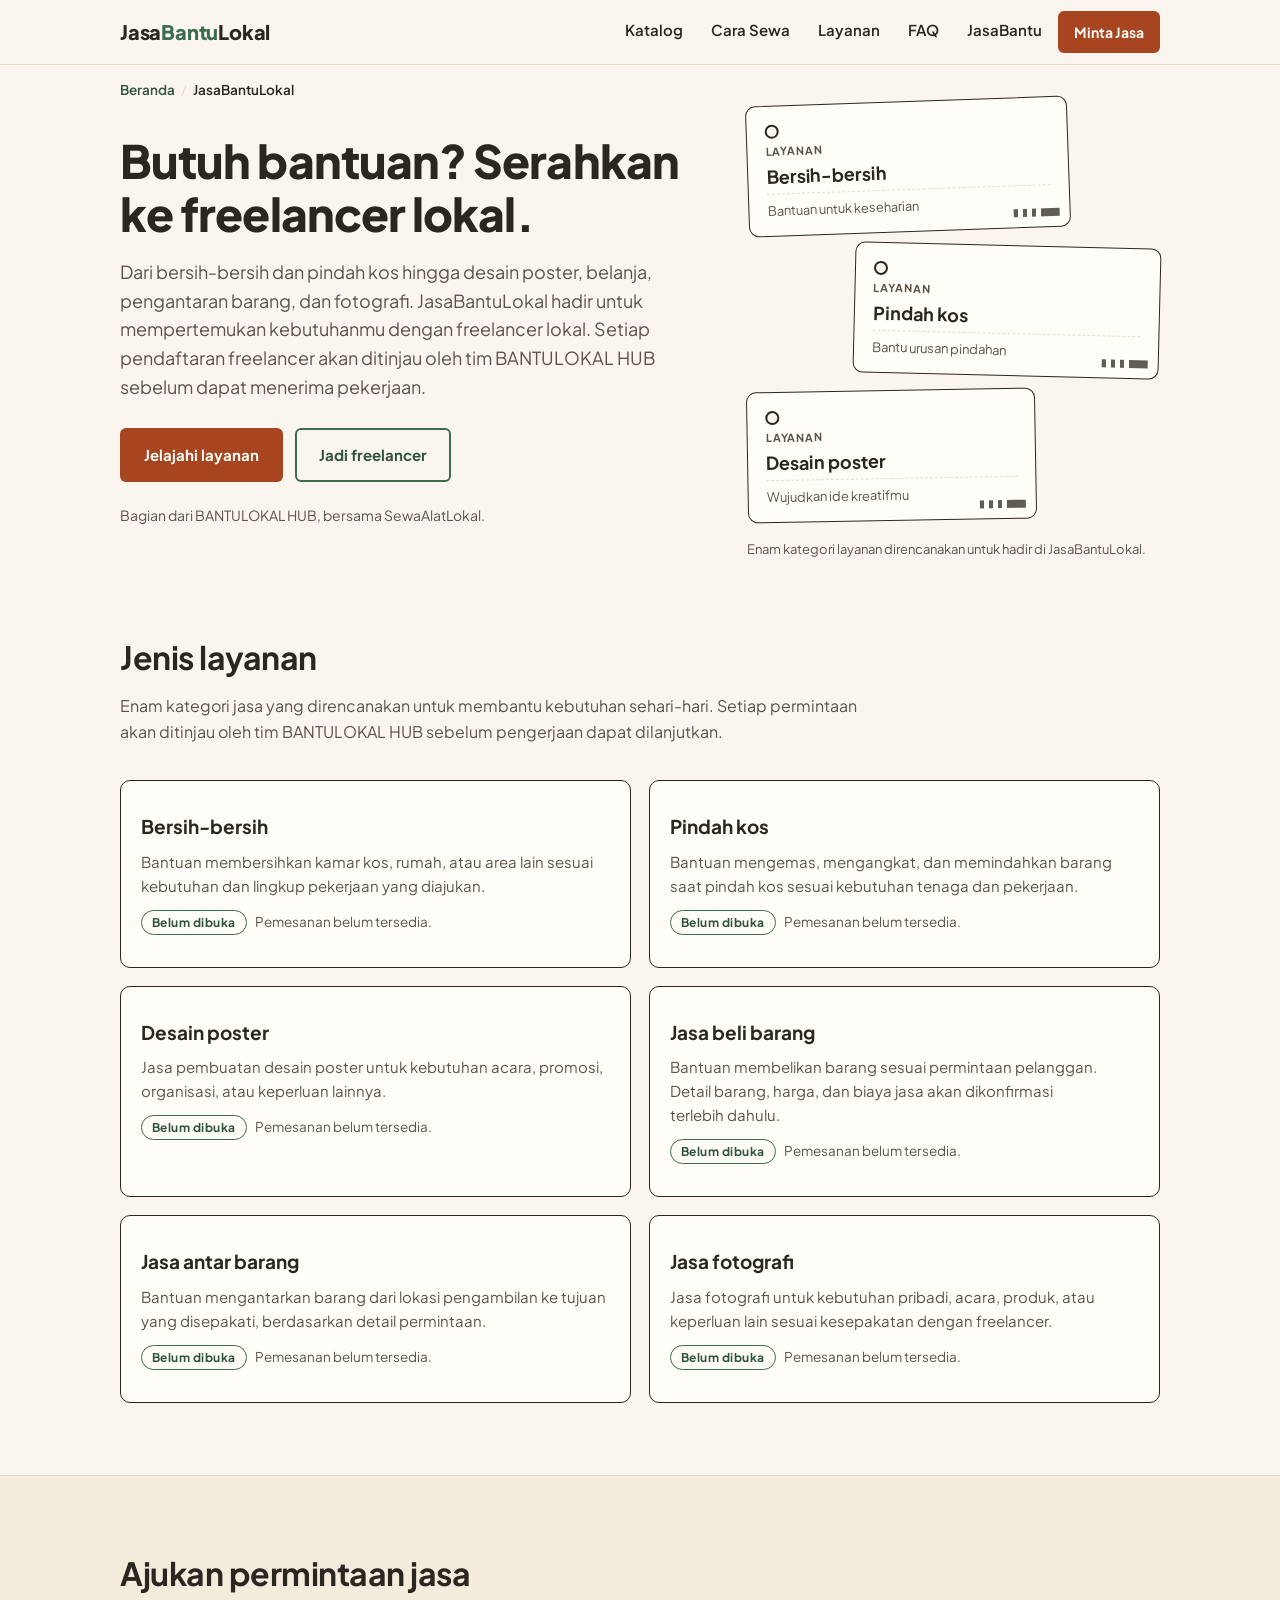
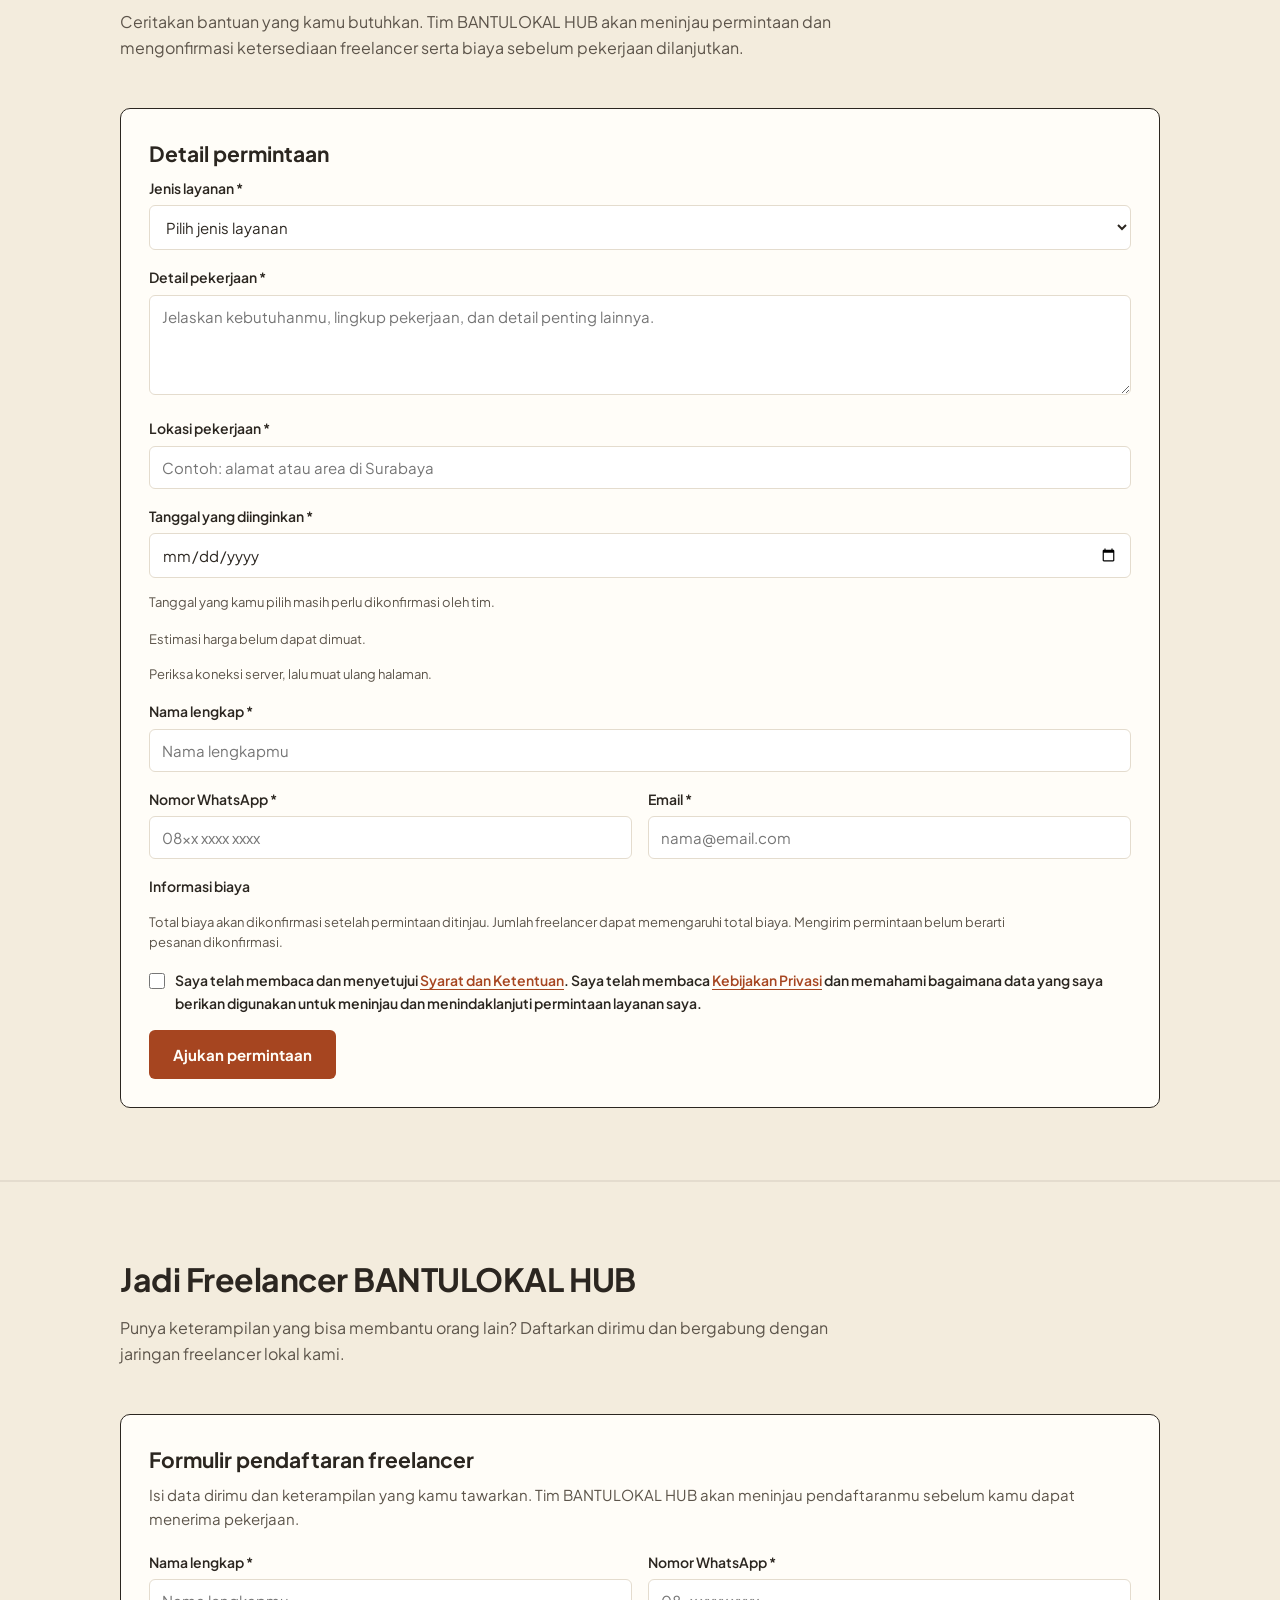
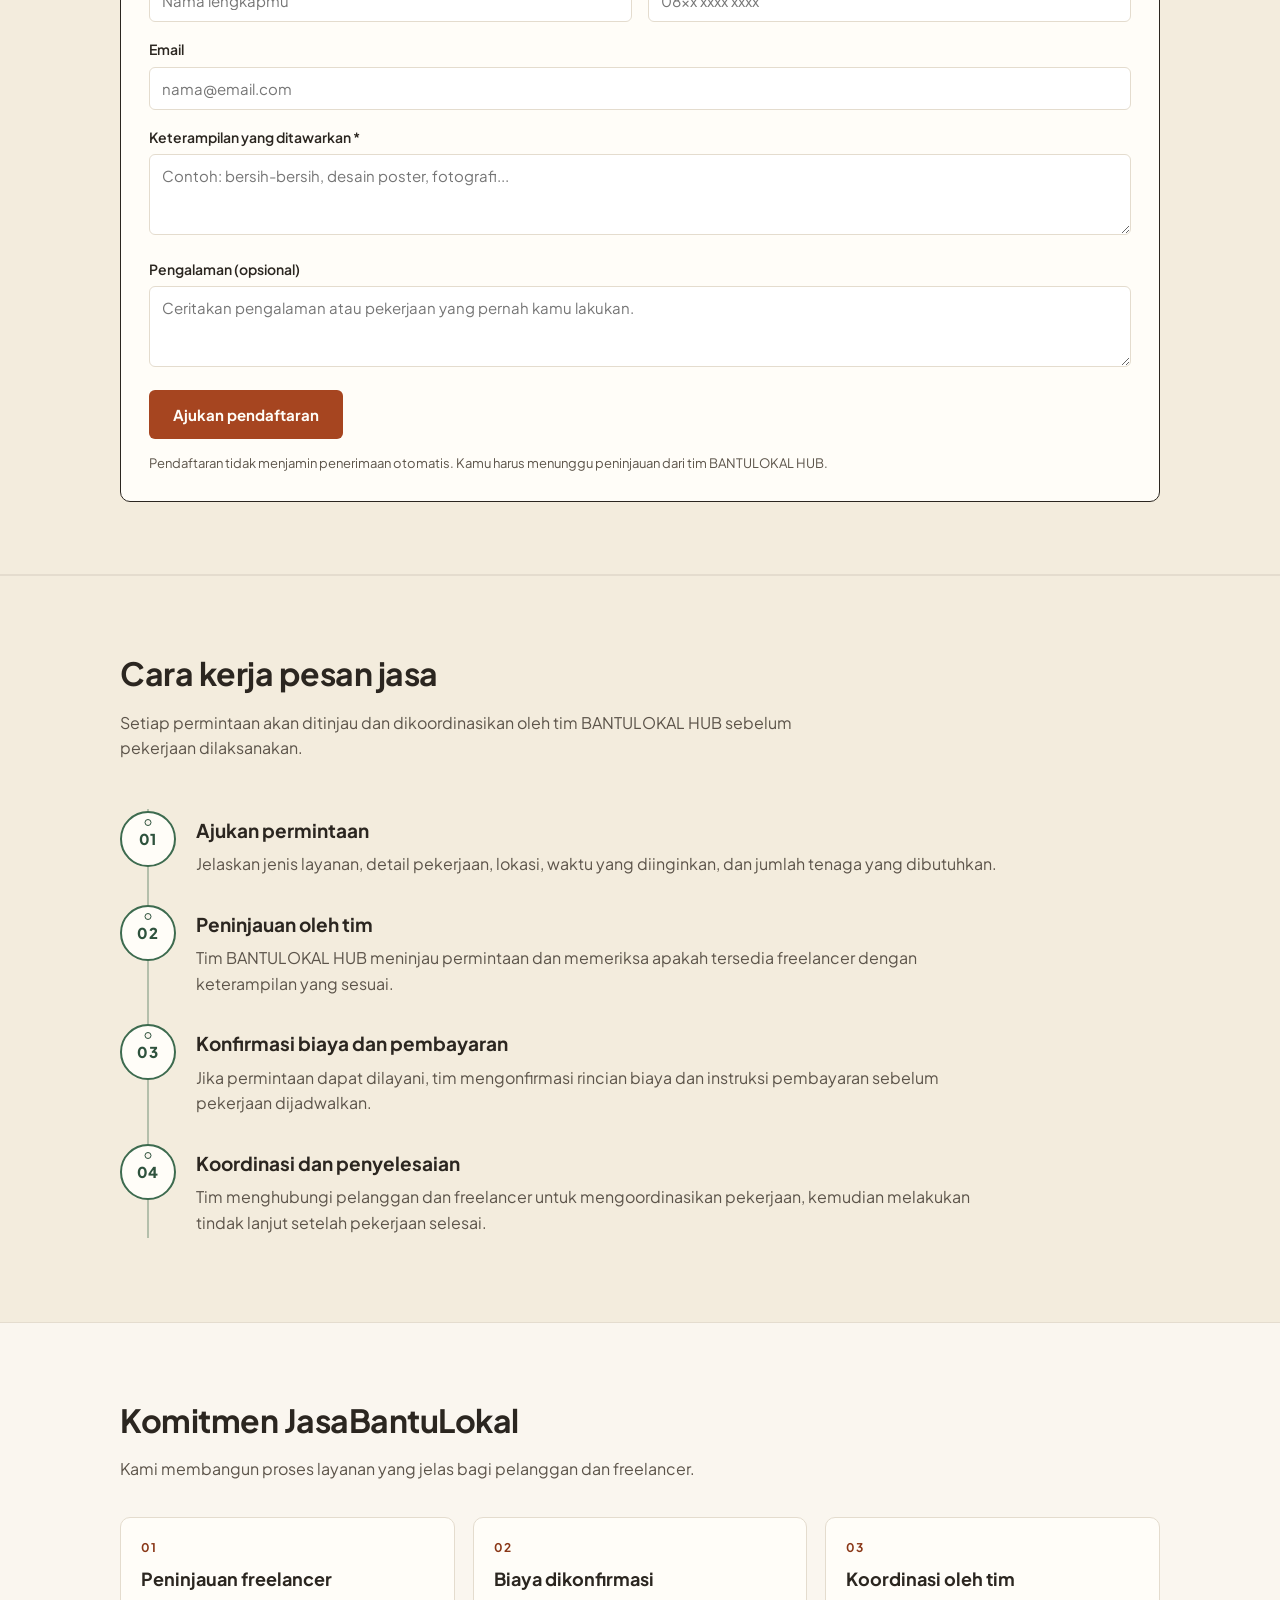
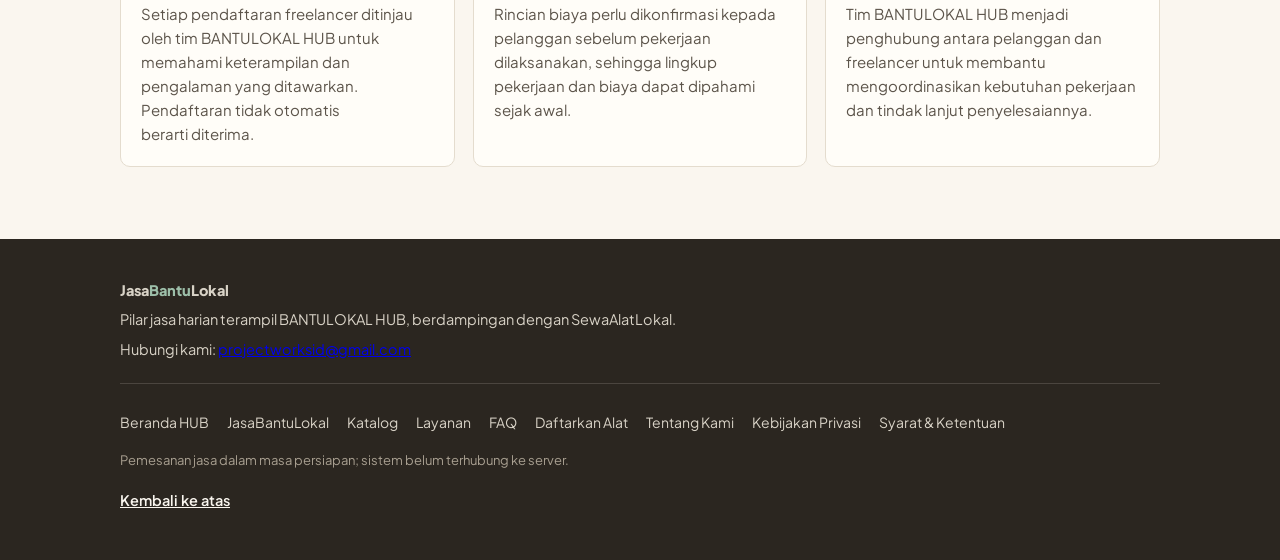
==== commit f686f3c9: "Add admin service request payment workflow" ====
--- a/jasabantulokal/index.html
+++ b/jasabantulokal/index.html
@@ -249,7 +249,7 @@
             </p>
           </div>
 
-          <div class="field">
+          <div class="field" id="requestWorkersField">
             <label for="requestWorkers">
               Jumlah freelancer yang dibutuhkan
             </label>
@@ -270,6 +270,16 @@
             </p>
           </div>
 
+          <div class="field" aria-live="polite">
+            <p class="form-note" id="requestPriceEstimate">
+              Memuat estimasi harga...
+            </p>
+            <p class="form-note" id="requestPriceNote">
+              Estimasi biaya layanan akan dikonfirmasi oleh tim sebelum pembayaran.
+              Biaya tambahan, jika ada, akan disepakati terlebih dahulu.
+            </p>
+          </div>
+
           <div class="field">
             <label for="requestCustomerName">Nama lengkap *</label>
             <input
@@ -327,9 +337,12 @@
                 required
               >
               <span>
-                Saya menyetujui ketentuan pengajuan jasa dan memahami
-                bahwa permintaan ini perlu ditinjau oleh tim sebelum
-                biaya dan ketersediaan dikonfirmasi.
+                Saya telah membaca dan menyetujui
+                <a href="../syarat-ketentuan.html" target="_blank" rel="noopener noreferrer">Syarat dan Ketentuan</a>.
+                Saya telah membaca
+                <a href="../kebijakan-privasi.html" target="_blank" rel="noopener noreferrer">Kebijakan Privasi</a>
+                dan memahami bagaimana data yang saya berikan digunakan untuk meninjau
+                dan menindaklanjuti permintaan layanan saya.
               </span>
             </label>
           </div>
@@ -346,6 +359,95 @@
             hidden
           ></p>
         </form>
+
+        <!-- POPUP KONFIRMASI PERMINTAAN JASA -->
+        <div
+            id="requestConfirmModal"
+            class="request-modal"
+            hidden
+            role="dialog"
+            aria-modal="true"
+            aria-labelledby="requestConfirmTitle"
+        >
+            <div class="request-modal__backdrop" data-close-request-modal></div>
+
+            <div class="request-modal__panel">
+                <h2 id="requestConfirmTitle">Periksa Permintaan Anda</h2>
+
+                <p class="request-modal__intro">
+                    Pastikan informasi berikut sudah benar sebelum mengirim permintaan.
+                </p>
+
+                <dl class="request-modal__details">
+                    <div>
+                        <dt>Nama</dt>
+                        <dd id="confirmCustomerName">-</dd>
+                    </div>
+                    <div>
+                        <dt>Kategori Layanan</dt>
+                        <dd id="confirmCategory">-</dd>
+                    </div>
+                    <div id="confirmWorkersRow">
+                        <dt>Jumlah Pekerja</dt>
+                        <dd id="confirmWorkers">-</dd>
+                    </div>
+                    <div>
+                        <dt>Lokasi</dt>
+                        <dd id="confirmLocation">-</dd>
+                    </div>
+                    <div>
+                        <dt>Tanggal Pilihan</dt>
+                        <dd id="confirmDate">-</dd>
+                    </div>
+                    <div>
+                        <dt>Deskripsi</dt>
+                        <dd id="confirmDescription">-</dd>
+                    </div>
+                    <div>
+                        <dt>Estimasi Biaya Layanan</dt>
+                        <dd id="confirmPrice">Belum tersedia</dd>
+                    </div>
+                </dl>
+
+                <p class="request-modal__note">
+                    Ini masih estimasi, bukan harga final. Tim BANTULOKAL HUB
+                    akan meninjau permintaan dan mengonfirmasi ketersediaan
+                    serta total biaya sebelum pembayaran.
+                </p>
+
+            <div class="request-modal__privacy">
+                <h3>Pelindungan Data Pribadi</h3>
+                <p>
+                    Nama, nomor WhatsApp, email, lokasi, dan detail pekerjaan yang Anda
+                    masukkan akan digunakan untuk meninjau permintaan, menghubungi Anda,
+                    dan mengoordinasikan layanan yang diminta.
+                </p>
+                <p>
+                    Data Anda akan ditangani sesuai
+                    <a href="../kebijakan-privasi.html" target="_blank" rel="noopener noreferrer">Kebijakan Privasi BANTULOKAL HUB</a>.
+                    Silakan baca juga
+                    <a href="../syarat-ketentuan.html" target="_blank" rel="noopener noreferrer">Syarat dan Ketentuan</a>
+                    sebelum melanjutkan.
+                </p>
+                <p>
+                    <strong>Catatan:</strong> Mengirim permintaan belum menjamin
+                    ketersediaan freelancer atau persetujuan pekerjaan. Biaya final
+                    akan dikonfirmasi sebelum pembayaran.
+                </p>
+            </div>
+
+                <div class="request-modal__actions">
+                    <button type="button" id="editRequestButton">
+                        Kembali untuk Mengedit
+                    </button>
+                    <button type="button" id="confirmRequestButton">
+                        Ya, Kirim Permintaan
+                    </button>
+                </div>
+            </div>
+        </div>
+
+        </div>
       </div>
     </div>
   </section>
@@ -558,6 +660,12 @@
   <div class="wrap footer-inner">
     <p class="footer-brand">Jasa<span>Bantu</span>Lokal</p>
     <p>Pilar jasa harian terampil BANTULOKAL HUB, berdampingan dengan SewaAlatLokal.</p>
+        <p>
+    Hubungi kami:
+    <a href="mailto:projectworksid@gmail.com">
+        projectworksid@gmail.com
+    </a>
+    </p>
     <nav class="footer-map" aria-label="Peta situs">
       <a href="../index.html">Beranda HUB</a>
       <a href="index.html">JasaBantuLokal</a>
@@ -576,4 +684,4 @@
 
 <script src="../assets/js/main.js" defer></script>
 </body>
-</html>
+</html>
--- a/assets/css/main.css
+++ b/assets/css/main.css
@@ -483,3 +483,129 @@
   margin: 4px 0 0;
   accent-color: #665f55;
 }
+
+
+/* JasaBantuLokal — confirmation popup */
+.request-modal[hidden] {
+    display: none !important;
+}
+
+.request-modal {
+    position: fixed;
+    inset: 0;
+    z-index: 9999;
+    display: grid;
+    place-items: center;
+    padding: 20px;
+    overflow-y: auto;
+}
+
+.request-modal__backdrop {
+    position: fixed;
+    inset: 0;
+    background: rgba(25, 23, 19, 0.65);
+}
+
+.request-modal__panel {
+    position: relative;
+    width: min(100%, 600px);
+    max-height: calc(100vh - 40px);
+    overflow-y: auto;
+    padding: 26px;
+    border: 1px solid var(--border, #e6e0d6);
+    border-radius: 16px;
+    background: var(--surface, #fff);
+    color: var(--text, #292820);
+    box-shadow: 0 20px 60px rgba(0, 0, 0, 0.2);
+}
+
+.request-modal__panel h2 {
+    margin-top: 0;
+}
+
+.request-modal__intro,
+.request-modal__note {
+    color: var(--muted, #716e65);
+    line-height: 1.65;
+}
+
+.request-modal__details {
+    display: grid;
+    gap: 16px;
+    margin: 22px 0;
+}
+
+.request-modal__details > div {
+    padding-bottom: 12px;
+    border-bottom: 1px solid var(--border, #e6e0d6);
+}
+
+.request-modal__details dt {
+    margin-bottom: 5px;
+    color: var(--muted, #716e65);
+    font-size: 13px;
+}
+
+.request-modal__details dd {
+    margin: 0;
+    overflow-wrap: anywhere;
+    white-space: pre-wrap;
+}
+
+.request-modal__actions {
+    display: flex;
+    flex-wrap: wrap;
+    justify-content: flex-end;
+    gap: 12px;
+    margin-top: 24px;
+}
+
+.request-modal__actions button {
+    min-height: 44px;
+}
+
+#confirmRequestButton {
+    background: var(--accent, #a64520);
+    color: white;
+    border-color: var(--accent, #a64520);
+}
+
+@media (max-width: 480px) {
+    .request-modal__panel {
+        padding: 20px;
+    }
+
+    .request-modal__actions {
+        flex-direction: column-reverse;
+    }
+
+    .request-modal__actions button {
+        width: 100%;
+    }
+}
+
+
+.request-modal__privacy {
+    margin-top: 20px;
+    padding: 16px;
+    border: 1px solid var(--border, #e6e0d6);
+    border-radius: 10px;
+    background: var(--surface, #fff);
+}
+
+.request-modal__privacy h3 {
+    margin-top: 0;
+    font-size: 16px;
+}
+
+.request-modal__privacy p {
+    font-size: 14px;
+    line-height: 1.65;
+}
+
+.request-modal__privacy a,
+.terms-checkbox a {
+    color: var(--accent, #a64520);
+    text-decoration: underline;
+    text-underline-offset: 3px;
+}
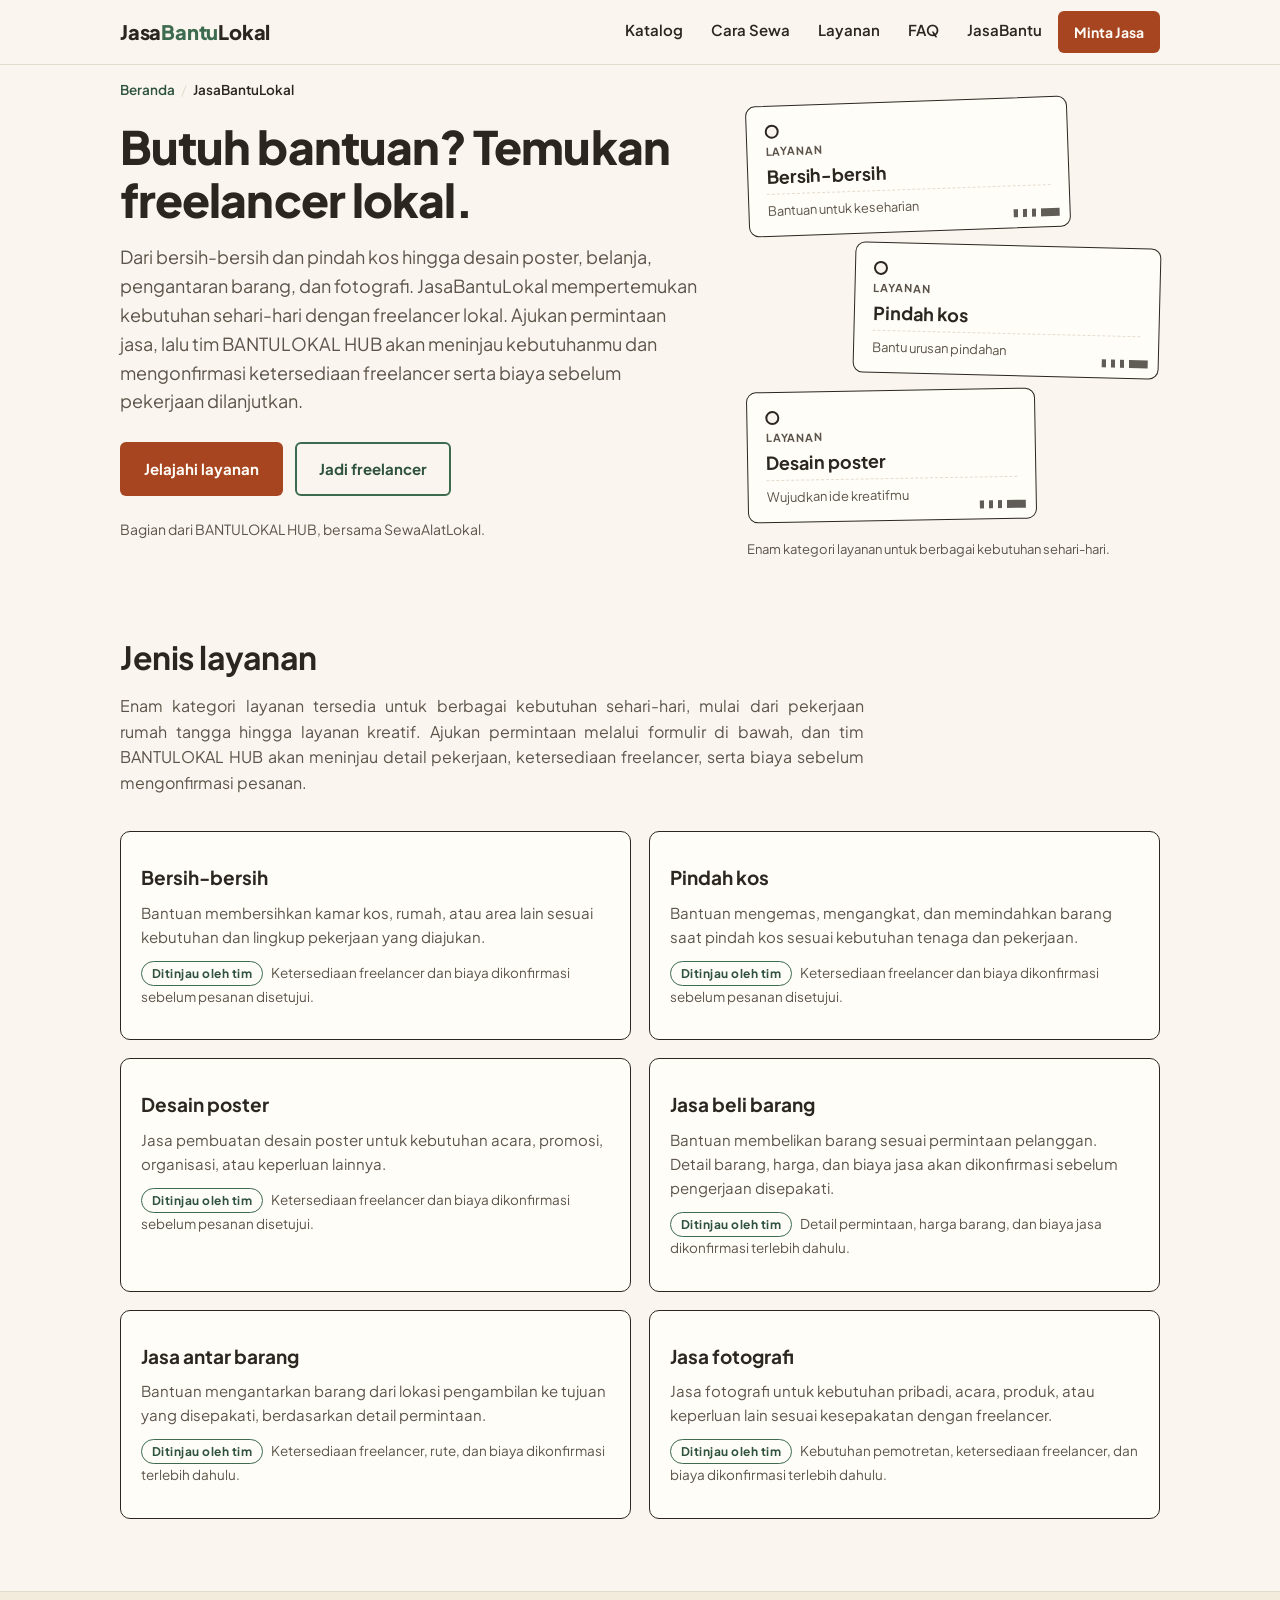
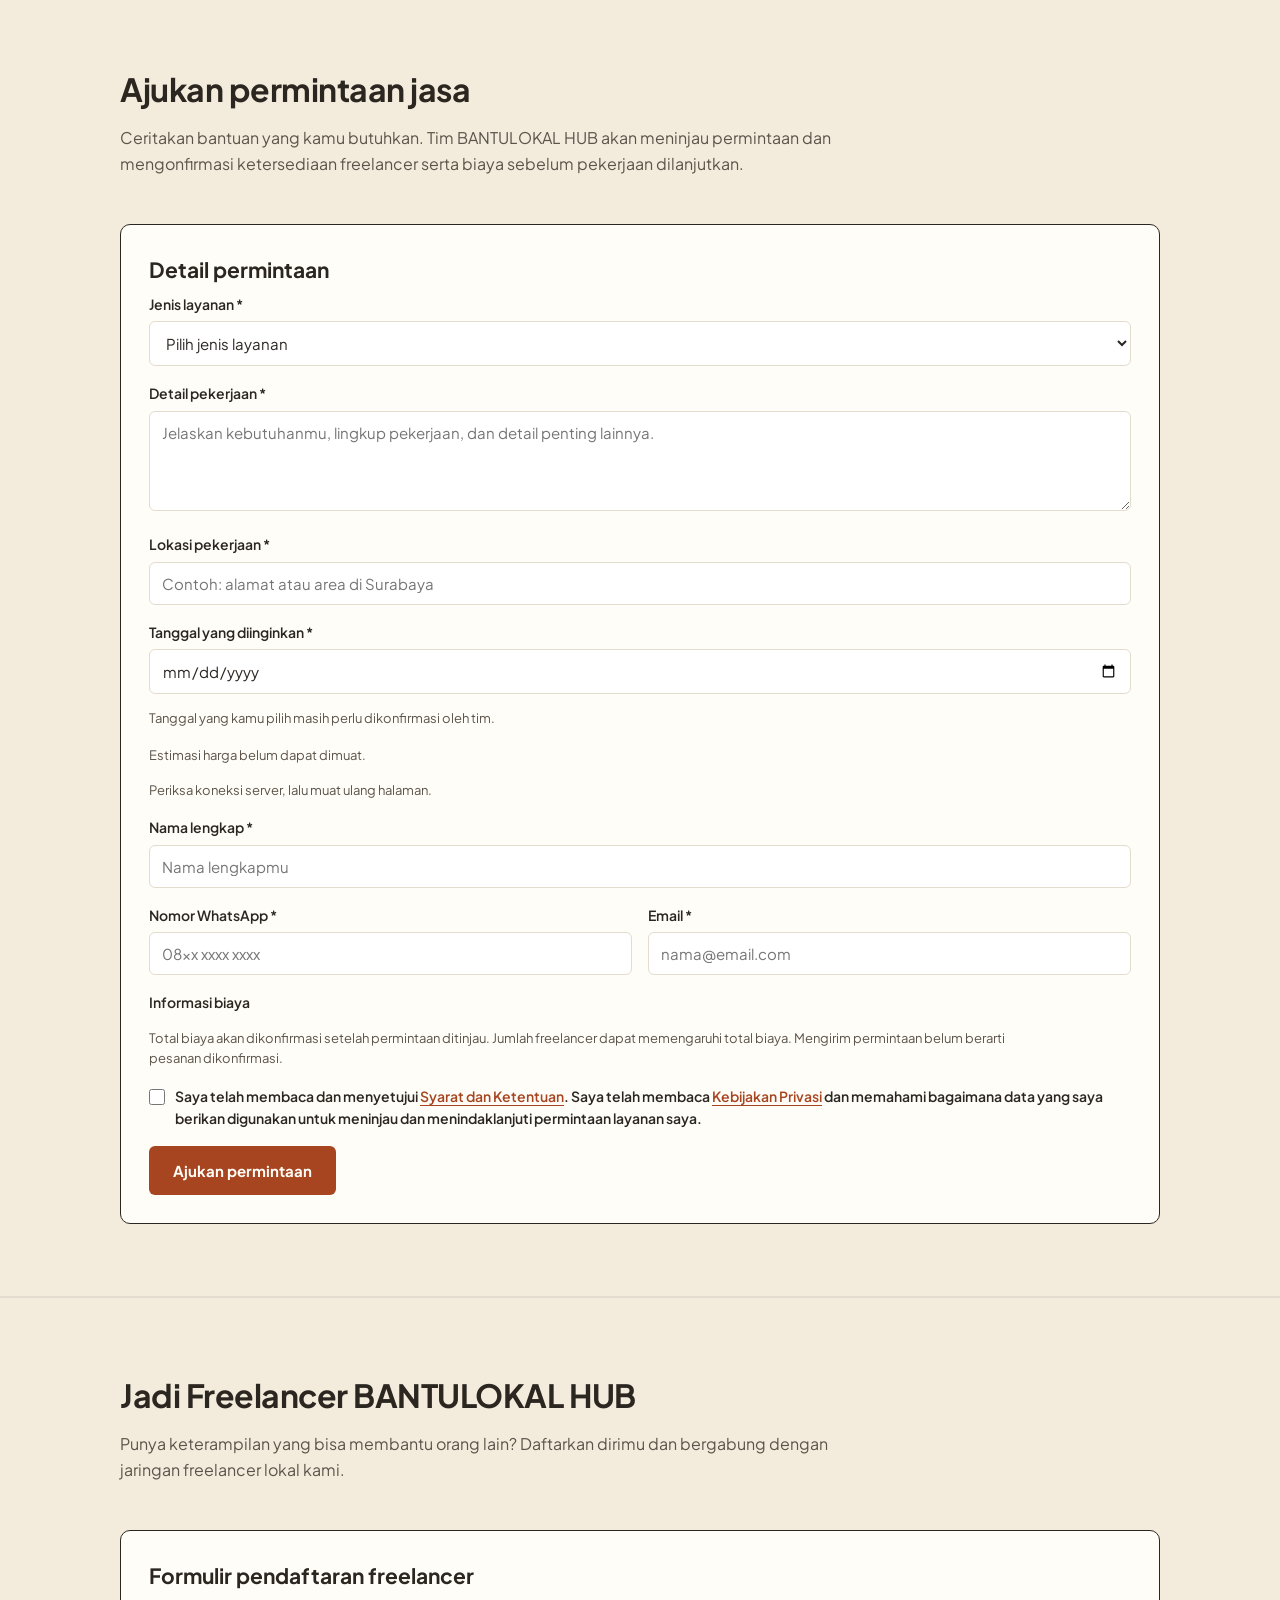
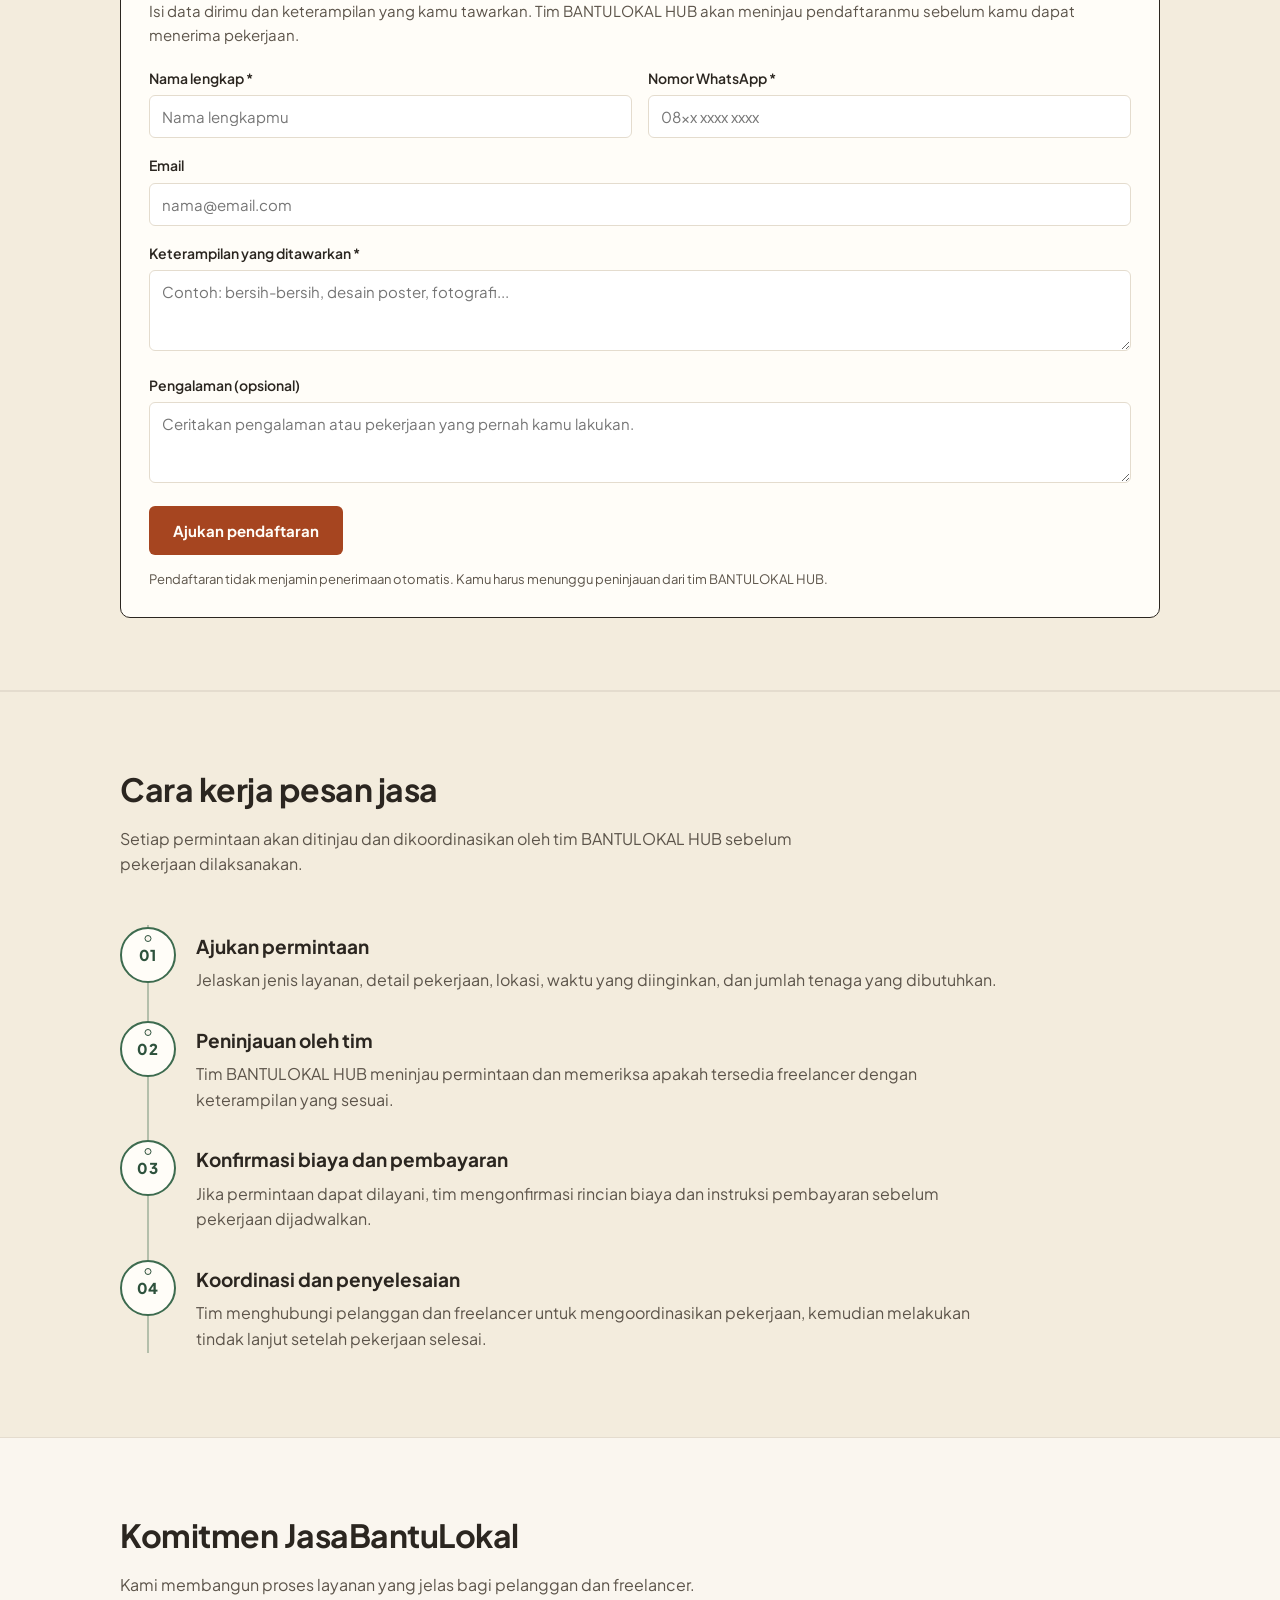
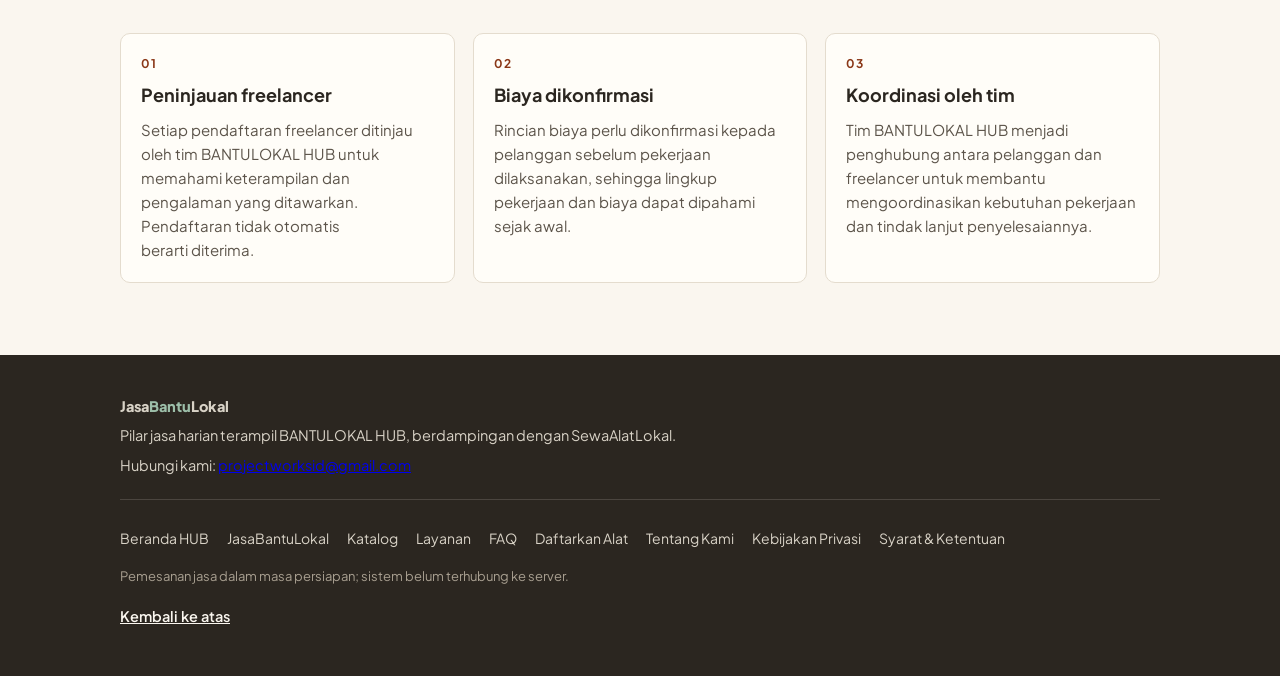
==== commit 557b45be: "Implement admin security and rental payment workflows" ====
--- a/jasabantulokal/index.html
+++ b/jasabantulokal/index.html
@@ -52,14 +52,10 @@
 <section class="hero wrap">
   <div class="hero-copy">
 
-    <h1>Butuh bantuan? Serahkan ke freelancer lokal.</h1>
+    <h1>Butuh bantuan? Temukan freelancer lokal.</h1>
 
     <p class="lead">
-      Dari bersih-bersih dan pindah kos hingga desain poster,
-      belanja, pengantaran barang, dan fotografi. JasaBantuLokal
-      hadir untuk mempertemukan kebutuhanmu dengan freelancer lokal.
-      Setiap pendaftaran freelancer akan ditinjau oleh tim
-      BANTULOKAL HUB sebelum dapat menerima pekerjaan.
+    Dari bersih-bersih dan pindah kos hingga desain poster, belanja, pengantaran barang, dan fotografi. JasaBantuLokal mempertemukan kebutuhan sehari-hari dengan freelancer lokal. Ajukan permintaan jasa, lalu tim BANTULOKAL HUB akan meninjau kebutuhanmu dan mengonfirmasi ketersediaan freelancer serta biaya sebelum pekerjaan dilanjutkan.
     </p>
 
     <div class="hero-actions">
@@ -95,95 +91,96 @@
     </div>
 
     <p class="hero-tags-caption">
-      Enam kategori layanan direncanakan untuk hadir di JasaBantuLokal.
+      Enam kategori layanan untuk berbagai kebutuhan sehari-hari.
     </p>
   </div>
 </section>
 
-  <section class="section" id="layanan">
-    <div class="wrap">
-      <h2>Jenis layanan</h2>
-      <p class="section-intro">
-        Enam kategori jasa yang direncanakan untuk membantu kebutuhan sehari-hari.
-        Setiap permintaan akan ditinjau oleh tim BANTULOKAL HUB sebelum pengerjaan
-        dapat dilanjutkan.
-      </p>
-
-      <div class="catalog catalog-2">
-        <article class="catcard">
-          <h3>Bersih-bersih</h3>
-          <p>
-            Bantuan membersihkan kamar kos, rumah, atau area lain sesuai
-            kebutuhan dan lingkup pekerjaan yang diajukan.
-          </p>
-          <p class="catcard-status">
-            <span class="status-tag">Belum dibuka</span>
-            Pemesanan belum tersedia.
-          </p>
-        </article>
-
-        <article class="catcard">
-          <h3>Pindah kos</h3>
-          <p>
-            Bantuan mengemas, mengangkat, dan memindahkan barang saat
-            pindah kos sesuai kebutuhan tenaga dan pekerjaan.
-          </p>
-          <p class="catcard-status">
-            <span class="status-tag">Belum dibuka</span>
-            Pemesanan belum tersedia.
-          </p>
-        </article>
-
-        <article class="catcard">
-          <h3>Desain poster</h3>
-          <p>
-            Jasa pembuatan desain poster untuk kebutuhan acara,
-            promosi, organisasi, atau keperluan lainnya.
-          </p>
-          <p class="catcard-status">
-            <span class="status-tag">Belum dibuka</span>
-            Pemesanan belum tersedia.
-          </p>
-        </article>
-
-        <article class="catcard">
-          <h3>Jasa beli barang</h3>
-          <p>
-            Bantuan membelikan barang sesuai permintaan pelanggan.
-            Detail barang, harga, dan biaya jasa akan dikonfirmasi terlebih dahulu.
-          </p>
-          <p class="catcard-status">
-            <span class="status-tag">Belum dibuka</span>
-            Pemesanan belum tersedia.
-          </p>
-        </article>
-
-        <article class="catcard">
-          <h3>Jasa antar barang</h3>
-          <p>
-            Bantuan mengantarkan barang dari lokasi pengambilan ke
-            tujuan yang disepakati, berdasarkan detail permintaan.
-          </p>
-          <p class="catcard-status">
-            <span class="status-tag">Belum dibuka</span>
-            Pemesanan belum tersedia.
-          </p>
-        </article>
-
-        <article class="catcard">
-          <h3>Jasa fotografi</h3>
-          <p>
-            Jasa fotografi untuk kebutuhan pribadi, acara, produk,
-            atau keperluan lain sesuai kesepakatan dengan freelancer.
-          </p>
-          <p class="catcard-status">
-            <span class="status-tag">Belum dibuka</span>
-            Pemesanan belum tersedia.
-          </p>
-        </article>
-      </div>
-    </div>
-  </section>
+<section class="section" id="layanan">
+  <div class="wrap">
+    <h2>Jenis layanan</h2>
+    <p class="section-intro" style="text-align: justify;">
+    Enam kategori layanan tersedia untuk berbagai kebutuhan sehari-hari, mulai dari pekerjaan rumah tangga hingga layanan kreatif. Ajukan permintaan melalui formulir di bawah, dan tim BANTULOKAL HUB akan meninjau detail pekerjaan, ketersediaan freelancer, serta biaya sebelum mengonfirmasi pesanan.
+    </p>
+
+
+  <div class="catalog catalog-2">
+    <article class="catcard">
+      <h3>Bersih-bersih</h3>
+      <p>
+        Bantuan membersihkan kamar kos, rumah, atau area lain sesuai
+        kebutuhan dan lingkup pekerjaan yang diajukan.
+      </p>
+      <p class="catcard-status">
+        <span class="status-tag">Ditinjau oleh tim</span>
+        Ketersediaan freelancer dan biaya dikonfirmasi sebelum pesanan disetujui.
+      </p>
+    </article>
+
+    <article class="catcard">
+      <h3>Pindah kos</h3>
+      <p>
+        Bantuan mengemas, mengangkat, dan memindahkan barang saat
+        pindah kos sesuai kebutuhan tenaga dan pekerjaan.
+      </p>
+      <p class="catcard-status">
+        <span class="status-tag">Ditinjau oleh tim</span>
+        Ketersediaan freelancer dan biaya dikonfirmasi sebelum pesanan disetujui.
+      </p>
+    </article>
+
+    <article class="catcard">
+      <h3>Desain poster</h3>
+      <p>
+        Jasa pembuatan desain poster untuk kebutuhan acara,
+        promosi, organisasi, atau keperluan lainnya.
+      </p>
+      <p class="catcard-status">
+        <span class="status-tag">Ditinjau oleh tim</span>
+        Ketersediaan freelancer dan biaya dikonfirmasi sebelum pesanan disetujui.
+      </p>
+    </article>
+
+    <article class="catcard">
+      <h3>Jasa beli barang</h3>
+      <p>
+        Bantuan membelikan barang sesuai permintaan pelanggan.
+        Detail barang, harga, dan biaya jasa akan dikonfirmasi
+        sebelum pengerjaan disepakati.
+      </p>
+      <p class="catcard-status">
+        <span class="status-tag">Ditinjau oleh tim</span>
+        Detail permintaan, harga barang, dan biaya jasa dikonfirmasi terlebih dahulu.
+      </p>
+    </article>
+
+    <article class="catcard">
+      <h3>Jasa antar barang</h3>
+      <p>
+        Bantuan mengantarkan barang dari lokasi pengambilan ke
+        tujuan yang disepakati, berdasarkan detail permintaan.
+      </p>
+      <p class="catcard-status">
+        <span class="status-tag">Ditinjau oleh tim</span>
+        Ketersediaan freelancer, rute, dan biaya dikonfirmasi terlebih dahulu.
+      </p>
+    </article>
+
+    <article class="catcard">
+      <h3>Jasa fotografi</h3>
+      <p>
+        Jasa fotografi untuk kebutuhan pribadi, acara, produk,
+        atau keperluan lain sesuai kesepakatan dengan freelancer.
+      </p>
+      <p class="catcard-status">
+        <span class="status-tag">Ditinjau oleh tim</span>
+        Kebutuhan pemotretan, ketersediaan freelancer, dan biaya dikonfirmasi terlebih dahulu.
+      </p>
+    </article>
+  </div>
+
+  </div>
+</section>
   
   <!-- FORM PERMINTAAN JASA -->
   <section class="section section-tinted" id="minta-jasa">
